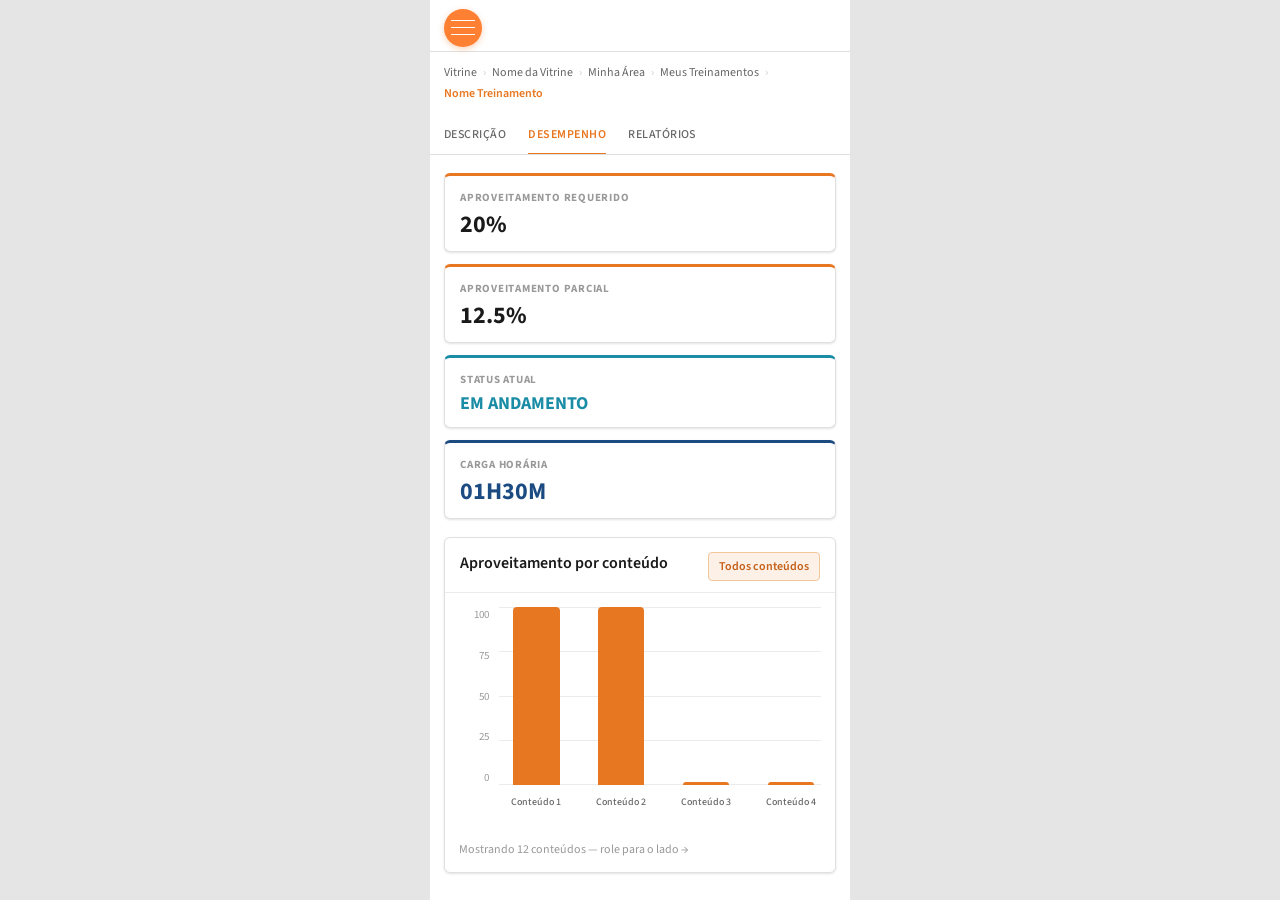
==== index.html @ 516345ba "Transforma botoes Anterior/Proximo em circulos com icone Botoes de navegacao de conteudo passam a se" ====
<!DOCTYPE html>
<html lang="pt-BR">
<head>
<script>
(function(){
  var MOBILE_W = 420;
  if (window.top === window.self && window.innerWidth > MOBILE_W && new URLSearchParams(location.search).get('mv') !== '1') {
    document.write('<style id="mv-hide">html{visibility:hidden!important;}</style>');
  }
})();
</script>
<meta charset="UTF-8">
<meta name="viewport" content="width=device-width, initial-scale=1.0">
<title>Treinamento Skill Suporte Lector — Conteúdo 2</title>
<link rel="preconnect" href="https://fonts.googleapis.com">
<link rel="preconnect" href="https://fonts.gstatic.com" crossorigin>
<link href="https://fonts.googleapis.com/css2?family=Source+Sans+3:wght@400;500;600;700&display=swap" rel="stylesheet">
<link rel="stylesheet" href="assets/lector-icons/css/lector-icons.css">
<style>
  :root{
    --orange:#E87722; --orange-dark:#C4611A; --orange-subtle:#FDF0E6;
    --teal:#1B8CA6; --teal-light:#E4F4F8;
    --green:#3D8A52; --green-light:#EAF6EE; --success:#2E7D32;
    --navy:#1C4B82; --navy-light:#E4EBF5;
    --warn:#B45309; --warn-light:#FEF8EC;
    --n0:#fff; --n50:#F9F9F9; --n100:#F5F5F5; --n200:#EBEBEB; --n300:#E0E0E0;
    --n400:#CCCCCC; --n500:#999999; --n600:#666666; --n700:#444444; --n900:#1A1A1A;
    --ink:#1A1A1A; --muted:#666; --sub:#999;
    --sans:'Source Sans 3','Segoe UI',system-ui,sans-serif;
    --r-sm:4px; --r-md:6px; --r-lg:8px;
    --shadow-sm:0 1px 3px rgba(0,0,0,.08),0 1px 2px rgba(0,0,0,.04);
    --shadow-md:0 4px 6px rgba(0,0,0,.07),0 2px 4px rgba(0,0,0,.05);
  }
  *{box-sizing:border-box;}
  html,body{margin:0;padding:0;height:100%;}
  body{font-family:var(--sans);color:var(--ink);background:var(--n0);font-size:14px;-webkit-font-smoothing:antialiased;}
  .ui-icon{display:inline-flex;align-items:center;justify-content:center;line-height:1;flex:none;}
  .ui-icon:before{width:auto;margin:0;}
  .ui-teal{color:var(--teal);}
  .ui-orange{color:var(--orange);}
  .ui-warn{color:var(--warn);}
  .ui-green{color:var(--green);}
  .ui-navy{color:var(--navy);}
  .page-loader{position:fixed;inset:0;z-index:240;background:#fff;display:flex;align-items:center;justify-content:center;transition:opacity .32s ease,visibility .32s ease;}
  body.page-loaded .page-loader{opacity:0;visibility:hidden;pointer-events:none;}
  .loader-atom{width:56px;height:56px;overflow:visible;}
  .loader-atom .orbit{fill:none;stroke-linecap:round;stroke-width:5;transform-origin:50px 50px;}
  .loader-atom .orbit-orange{stroke:#E87722;animation:atomSpin 1.15s linear infinite;}
  .loader-atom .orbit-navy{stroke:#1C4B82;animation:atomSpinReverse 1.45s linear infinite;}
  .loader-atom .core{fill:#1A1A1A;animation:atomPulse 1.15s ease-in-out infinite;}
  @keyframes atomSpin{to{transform:rotate(360deg);}}
  @keyframes atomSpinReverse{to{transform:rotate(-360deg);}}
  @keyframes atomPulse{0%,100%{transform:scale(1);opacity:.9;}50%{transform:scale(1.18);opacity:1;}}
  .app{display:flex;height:100vh;overflow:hidden;}
  body.sidebar-collapsed .side{display:none;}

  /* ───── Left panel (trilha context) ───── */
  .side{width:clamp(288px,19vw,340px);flex:none;background:var(--n50);border-right:1px solid var(--n300);display:flex;flex-direction:column;}
  .side-head{padding:14px 16px 8px;background:#ff8033;display:flex;align-items:flex-start;gap:12px;border:0;color:#fff;}
  .side-head > div{order:2;min-width:0;padding-top:1px;}
  .side-head .lbl{display:none;}
  .side-head h1{max-width:170px;font-size:18px;font-weight:700;color:#fff;margin:0;line-height:1.15;}
  .closebtn{width:34px;height:34px;border-radius:50%;border:1.5px solid var(--n300);background:#fff;color:var(--muted);display:flex;align-items:center;justify-content:center;cursor:pointer;flex:none;transition:.12s;}
  .closebtn:hover{border-color:var(--orange);color:var(--orange);}
  .side-head .closebtn{order:1;width:42px;height:42px;margin-top:2px;border:0;border-radius:4px;background:transparent;color:#fff;}
  .side-head .closebtn svg{width:28px;height:28px;}
  .side-head .closebtn .ui-icon{font-size:24px;}
  .side-head .closebtn:hover{background:rgba(255,255,255,.14);color:#fff;border-color:transparent;}

  .progress-box{padding:10px 16px 16px;background:#ff8033;border-bottom:0;display:block;}
  .progress-box .pm{display:block;margin-top:14px;}
  .progress-box .pm:first-child{margin-top:0;}
  .ring{ --p:26; width:56px;height:56px;flex:none;border-radius:50%;position:relative;
    background:conic-gradient(var(--orange) calc(var(--p)*1%), var(--n200) 0);}
  .ring.teal{background:conic-gradient(var(--teal) calc(var(--p)*1%), var(--n200) 0);}
  .ring::after{content:'';position:absolute;inset:6px;background:var(--n50);border-radius:50%;}
  .ring b{position:absolute;inset:0;display:flex;align-items:center;justify-content:center;z-index:1;font-size:14px;font-weight:700;color:var(--ink);}
  .progress-box .ring{display:none;}
  .pm .pt{font-size:12px;font-weight:700;letter-spacing:0;text-transform:uppercase;color:#fff;line-height:1;display:flex;align-items:center;justify-content:space-between;margin-bottom:7px;}
  .pm .pt b{font-size:12px;font-weight:700;color:#fff;}
  .meter{height:5px;border-radius:99px;background:rgba(255,255,255,.34);overflow:hidden;}
  .meter i{display:block;width:calc(var(--p)*1%);height:100%;border-radius:inherit;background:#fff;}
  .side-mobile-back{display:none;}

  .conteudos{flex:1;overflow-y:auto;padding:8px 6px;}
  .conteudos-lista{border:1px solid var(--n300);border-radius:var(--r-md);background:#fff;overflow:hidden;}
  .conteudo{display:flex;align-items:flex-start;gap:8px;padding:10px 8px;border-bottom:1px solid var(--n100);cursor:pointer;transition:background .1s;}
  .conteudo:last-child{border-bottom:none;}
  .conteudo:hover{background:var(--n50);}
  .conteudo.checked:not(.active){background:rgba(61,138,82,.05);}
  .conteudo.checked .ctico{color:var(--green);transition:color .15s;}
  .ctico{transition:color .15s;}
  @property --fpct{syntax:'<number>';initial-value:0;inherits:false;}
  @keyframes fillDonut{from{--fpct:0}to{--fpct:100}}
  @keyframes paAppear{from{opacity:0;transform:scale(.7)}to{opacity:1;transform:scale(1)}}
  .pa-pie.filling{background:radial-gradient(circle at center,var(--n0) 0 54%,transparent 56%),conic-gradient(var(--orange) calc(var(--fpct)*1%),var(--n300) 0);animation:fillDonut .8s cubic-bezier(.25,.8,.25,1) forwards;}
  .pa.pa-new{animation:paAppear .25s ease-out;}
  .conteudo.active{background:var(--orange-subtle);border-left:3px solid var(--orange);padding-left:5px;}
  .conteudo.locked{background:#f7f7f7;cursor:not-allowed;opacity:.74;}
  .conteudo.locked:hover{background:#f7f7f7;}
  .conteudo.locked .ctico{background:#eceff1!important;}
  .conteudo.locked svg{stroke:#a8adb4!important;}
  .conteudo.locked svg [fill]{fill:#a8adb4!important;}
  .conteudo.locked .ui-icon{color:#a8adb4!important;}
  .conteudo.locked .cc-name{color:#858b94;}
  .conteudo.locked .cc-type{color:#a0a5ad;}
  .ctico{width:18px;flex:none;display:flex;align-items:flex-start;padding-top:2px;color:var(--n400);}
  .ctico .ui-icon{font-size:15px;}
  .ctico .ui-icon{font-size:16px;}
  .conteudo .cc-mid{flex:1;min-width:0;display:grid;grid-template-columns:minmax(0,1fr) auto;grid-template-areas:"try try" "name name" "type type" "meta pa";column-gap:10px;row-gap:1px;align-items:center;align-content:start;min-height:72px;}
  .conteudo .cc-name{grid-area:name;font-size:13px;font-weight:600;color:var(--ink);line-height:1.3;white-space:nowrap;overflow:hidden;text-overflow:ellipsis;cursor:default;}
  .conteudo.active .cc-name{font-weight:600;}
  .conteudo .cc-type{grid-area:type;font-size:10px;font-weight:500;letter-spacing:.04em;text-transform:uppercase;color:var(--sub);margin-top:0;display:flex;align-items:center;gap:5px;min-width:0;}
  .pa{grid-area:pa;display:flex;justify-content:flex-end;align-items:center;gap:7px;margin-top:0;padding-right:2px;align-self:center;white-space:nowrap;}
  .pa-item{display:inline-flex;align-items:center;gap:4px;color:var(--orange-dark);}
  .pa .lab{min-width:8px;text-align:center;font-size:12px;font-weight:700;color:var(--orange);line-height:1;}
  .pa-pie{width:32px;height:32px;border-radius:50%;background:radial-gradient(circle at center, var(--n0) 0 56%, transparent 58%), conic-gradient(var(--orange) calc(var(--pct,100)*1%), var(--n300) 0);color:var(--orange-dark);display:inline-flex;align-items:center;justify-content:center;font-size:9.5px;font-weight:800;letter-spacing:0;line-height:1;box-shadow:inset 0 0 0 1px rgba(0,0,0,.06);}
  .conteudo.active .pa-pie{background:radial-gradient(circle at center, var(--orange-subtle) 0 56%, transparent 58%), conic-gradient(var(--orange) calc(var(--pct,100)*1%), #f3c8a1 0);}
  .conteudo.locked .pa-pie{background:radial-gradient(circle at center, #f7f7f7 0 56%, transparent 58%), conic-gradient(#a8adb4 calc(var(--pct,100)*1%), #d9dde2 0);color:#7a8089;}
  .pa .lab-hint{position:relative;display:inline-flex;align-items:center;justify-content:center;cursor:help;outline:none;}
  .pa .lab-hint::before,.pa .lab-hint::after{position:absolute;left:50%;opacity:0;visibility:hidden;pointer-events:none;transition:opacity .12s ease,transform .12s ease,visibility .12s ease;z-index:30;}
  .pa .lab-hint::before{content:"";bottom:calc(100% + 2px);transform:translateX(-50%) translateY(3px);border:5px solid transparent;border-top-color:#1f2937;}
  .pa .lab-hint::after{content:attr(data-hint);bottom:calc(100% + 12px);transform:translateX(-50%) translateY(3px);background:#1f2937;color:#fff;border-radius:4px;padding:5px 7px;font-size:11px;font-weight:700;line-height:1;white-space:nowrap;box-shadow:0 4px 12px rgba(0,0,0,.16);}
  .pa .lab-hint:hover::before,.pa .lab-hint:hover::after,.pa .lab-hint:focus-visible::before,.pa .lab-hint:focus-visible::after{opacity:1;visibility:visible;transform:translateX(-50%) translateY(0);}
  .cc-status{grid-area:meta;font-size:11px;font-weight:700;margin-top:0;line-height:1.2;}
  .cc-status.approved{color:var(--green);}
  .cc-status.failed{color:#c2410c;}
  .cc-status.progress{color:var(--teal);}
  .cc-status.muted{color:var(--sub);}
  .cc-status.blocked{color:#7a8089;}
  .cc-try{grid-area:try;font-size:10px;font-weight:400;color:var(--sub);white-space:nowrap;align-self:center;}
  .cc-meta-row{grid-area:meta;display:flex;align-items:center;justify-content:space-between;gap:12px;margin-top:0;}
  .cc-meta-row .cc-status,.cc-meta-row .cc-try{margin-top:0;}

  /* ───── Main column ───── */
  .main{flex:1;display:flex;flex-direction:column;min-width:0;}
  .topbar{height:56px;flex:none;display:flex;align-items:center;gap:14px;padding:0 24px;border-bottom:1px solid var(--n300);background:#fff;}
  .btn-accent{width:38px;height:38px;border-radius:50%;border:none;background:var(--orange);color:#fff;display:flex;align-items:center;justify-content:center;cursor:pointer;flex:none;transition:.12s;box-shadow:0 2px 6px rgba(232,119,34,.32);padding:0;}
  .btn-accent:hover{background:var(--orange-dark);}
  .btn-accent.center.middle{align-items:center;justify-content:center;}
  .btn-accent[class*=" icon-"]:before{width:auto;margin:0;font-size:18px;line-height:1;}
  .crumbs{display:flex;align-items:center;gap:8px;font-size:13px;color:var(--muted);flex-wrap:wrap;min-width:0;}
  .crumbs .sep{color:var(--n400);}
  .crumbs a{color:var(--muted);text-decoration:none;cursor:pointer;}
  .crumbs a:hover{color:var(--orange);}
  .crumbs .cur{color:var(--orange);font-weight:600;}
  .mobile-crumbs{display:none;}
  .topbar-actions{margin-left:auto;display:flex;align-items:center;gap:16px;}
  .iconbtn{color:var(--sub);cursor:pointer;display:flex;}
  .iconbtn:hover{color:var(--muted);}
  .avatar{width:32px;height:32px;border-radius:50%;background:var(--orange);color:#fff;display:flex;align-items:center;justify-content:center;font-weight:600;font-size:13px;cursor:pointer;}

  .scroll{flex:1;overflow-y:auto;}
  .pagehead{padding:14px 24px 0;}
  .trail-summary{min-height:146px;background:#fff;border:1px solid #dcdcdc;border-radius:6px;box-shadow:0 1px 3px rgba(0,0,0,.14);display:flex;align-items:center;gap:24px;padding:20px 24px;}
  .trail-cover{width:196px;height:112px;margin:0;border:1px solid #ececec;border-radius:7px;overflow:hidden;background:#f6f7f8;flex:none;}
  .trail-cover img{display:block;width:100%;height:100%;object-fit:cover;}
  .trail-copy{min-width:0;flex:1;}
  .trail-copy h2{font-size:22px;font-weight:700;margin:0;color:#111;line-height:1.2;}
  .inline-media-reader{display:none;height:clamp(520px,calc(100vh - 150px),820px);min-height:0;background:#252525;border:1px solid #dcdcdc;border-radius:6px;box-shadow:0 1px 3px rgba(0,0,0,.14);overflow:hidden;flex-direction:column;}
  body.inline-pdf-open .trail-summary,body.inline-video-open .trail-summary{display:none;}
  body.inline-pdf-open .inline-media-reader,body.inline-video-open .inline-media-reader{display:flex;}
  .inline-pdf-head{height:44px;flex:none;background:#fff;border-bottom:1px solid var(--n300);display:flex;align-items:center;padding:0 16px;}
  .inline-pdf-title{font-size:13px;font-weight:700;color:var(--ink);white-space:nowrap;overflow:hidden;text-overflow:ellipsis;}
  .inline-content-nav{display:none;justify-content:space-between;align-items:center;margin-top:10px;}
  body.inline-pdf-open .inline-content-nav,body.inline-video-open .inline-content-nav{display:flex;}
  .inline-content-nav-btn{display:inline-flex;align-items:center;justify-content:center;width:40px;height:40px;border-radius:50%;border:0;background:var(--orange);color:#fff;cursor:pointer;transition:.12s;}
  .inline-content-nav-btn:hover{background:var(--orange-dark);}
  .inline-content-nav-btn:disabled{opacity:.35;cursor:default;pointer-events:none;}
  .inline-content-nav-btn .ui-icon{font-size:15px;}
  .inline-pdf-frame{width:100%;flex:1;min-height:0;border:0;background:#252525;}
  .inline-video-frame{display:none;width:100%;flex:1;min-height:0;background:#111;object-fit:contain;}
  body.inline-video-open .inline-pdf-frame{display:none;}
  body.inline-video-open .inline-video-frame{display:block;}
  .tabs{display:flex;border-bottom:1px solid var(--n300);padding:0 32px;margin-top:0;position:sticky;top:0;background:#fff;z-index:10;}
  .tab{padding:11px 0;margin-right:28px;font-size:14px;font-weight:500;color:var(--muted);border-bottom:2px solid transparent;margin-bottom:-1px;cursor:pointer;letter-spacing:.04em;text-transform:uppercase;transition:color .12s;white-space:nowrap;}
  .tab:hover{color:var(--ink);}
  .tab.active{color:var(--orange);font-weight:600;border-bottom-color:var(--orange);}

  .panel{padding:24px 32px 56px;display:none;}
  .panel.show{display:block;animation:fade .2s ease;}
  @keyframes fade{from{opacity:0;transform:translateY(4px);}to{opacity:1;transform:none;}}

  /* KPI */
  .kpis{display:grid;grid-template-columns:repeat(4,1fr);gap:16px;margin-bottom:18px;}
  .kpi{background:#fff;border:1px solid var(--n300);border-top:3px solid var(--orange);border-radius:var(--r-md);padding:16px 18px;box-shadow:var(--shadow-sm);}
  .kpi.teal{border-top-color:var(--teal);}
  .kpi.navy{border-top-color:var(--navy);}
  .kpi .klbl{font-size:11px;font-weight:700;letter-spacing:.07em;text-transform:uppercase;color:var(--sub);}
  .kpi .kval{font-size:28px;font-weight:700;color:var(--ink);margin-top:8px;line-height:1;}
  .kpi.teal .kval{color:var(--teal);font-size:20px;}
  .kpi.navy .kval{color:var(--navy);}
  .kpi .ksub{font-size:12px;color:var(--muted);margin-top:6px;}

  .card{background:#fff;border:1px solid var(--n300);border-radius:var(--r-md);box-shadow:var(--shadow-sm);}
  .card-head{display:flex;align-items:center;justify-content:space-between;padding:16px 18px 12px;border-bottom:1px solid var(--n200);gap:12px;flex-wrap:wrap;}
  .card-head h3{font-size:16px;font-weight:600;margin:0;color:var(--ink);}
  .card-body{padding:18px;}
  .filters{display:flex;gap:8px;}
  .selpill{font-size:12px;font-weight:600;color:var(--muted);background:var(--n100);border:1px solid var(--n300);border-radius:var(--r-sm);padding:5px 10px;display:inline-flex;align-items:center;gap:6px;cursor:pointer;transition:.12s;}
  .selpill:hover{border-color:var(--n400);}
  .selpill.on{background:var(--orange-subtle);border-color:#f0c79a;color:var(--orange-dark);}
  .selpill.static{cursor:default;}
  .selpill.static:hover{border-color:#f0c79a;}
  button.selpill{font-family:var(--sans);}
  .dropdown{position:relative;}
  .dropdown-menu{position:absolute;right:0;top:calc(100% + 6px);min-width:178px;background:#fff;border:1px solid var(--n300);border-radius:var(--r-md);box-shadow:var(--shadow-md);padding:5px;z-index:20;display:none;}
  .dropdown.open .dropdown-menu{display:block;}
  .dd-opt{font-size:13px;color:var(--n700);padding:8px 10px;border-radius:var(--r-sm);cursor:pointer;display:flex;align-items:center;justify-content:space-between;gap:8px;}
  .dd-opt:hover{background:var(--n100);}
  .dd-opt.is-sel{background:var(--orange-subtle);color:var(--orange-dark);font-weight:600;}
  .dd-opt .ck{opacity:0;}
  .dd-opt.is-sel .ck{opacity:1;}
  .dd-chev{transition:transform .2s;}
  .dd-chev.ui-icon{font-size:13px;}
  .dropdown.open .dd-chev{transform:rotate(180deg);}
  .chart-hint{font-size:12px;color:var(--sub);margin-top:12px;}

  /* chart */
  .chart-wrap{display:flex;gap:10px;}
  .yaxis{display:flex;flex-direction:column;justify-content:space-between;height:240px;padding-bottom:42px;font-size:11px;color:var(--sub);text-align:right;width:30px;flex:none;}
  .plot-scroll{flex:1;overflow-x:auto;overflow-y:hidden;}
  .plot-scroll::-webkit-scrollbar{height:9px;}
  .plot-scroll::-webkit-scrollbar-thumb{background:var(--n300);border-radius:99px;}
  .plot-scroll::-webkit-scrollbar-thumb:hover{background:var(--n400);}
  .plot-scroll::-webkit-scrollbar-track{background:var(--n100);border-radius:99px;}
  .plot{position:relative;min-width:100%;}
  .grid-lines{position:absolute;inset:0 0 42px 0;display:flex;flex-direction:column;justify-content:space-between;}
  .grid-lines i{border-top:1px solid var(--n200);height:0;}
  .bars{position:relative;display:flex;align-items:flex-end;gap:18px;height:240px;padding-bottom:42px;}
  .bar-col{flex:1;display:flex;flex-direction:column;align-items:center;justify-content:flex-end;height:100%;position:relative;min-width:0;}
  .bar{width:62%;max-width:54px;background:var(--orange);border-radius:4px 4px 0 0;transition:height .55s cubic-bezier(.2,.7,.2,1),background .12s;cursor:pointer;}
  .bar-col:hover .bar{background:var(--orange-dark);}
  .bar-col .blabel{position:absolute;bottom:-24px;font-size:11px;color:var(--muted);font-weight:500;text-align:center;width:100%;white-space:nowrap;overflow:hidden;text-overflow:ellipsis;}
  .bar-col .bval{position:absolute;top:-22px;font-size:12px;font-weight:700;color:var(--orange-dark);opacity:0;transition:opacity .12s;}
  .bar-col:hover .bval{opacity:1;}

  /* Descrição */
  .desc{max-width:680px;}
  .desc p{font-size:14px;line-height:1.6;color:var(--n700);margin:0 0 14px;}

  /* Relatórios */
  .toolbar{display:flex;gap:10px;margin-bottom:18px;flex-wrap:wrap;}
  .tool{width:40px;height:40px;border-radius:50%;background:var(--orange);color:#fff;display:flex;align-items:center;justify-content:center;cursor:pointer;transition:background .12s;box-shadow:0 2px 5px rgba(232,119,34,.28);}
  .tool:hover{background:var(--orange-dark);}
  .tool .ui-icon{font-size:18px;}
  table{width:100%;border-collapse:collapse;font-size:13px;}
  th{text-align:left;font-size:11px;font-weight:700;letter-spacing:.06em;text-transform:uppercase;color:var(--sub);padding:12px 14px;border-bottom:2px solid var(--n300);}
  th .sort{color:var(--orange);margin-left:4px;}
  td{padding:14px;border-bottom:1px solid var(--n200);color:var(--n700);vertical-align:middle;}
  tr:hover td{background:var(--n50);}
  td.a-good{color:var(--success);font-weight:600;}
  td.a-zero{color:var(--n500);}
  .ct-inline{display:flex;align-items:center;gap:10px;}
  .ct-inline a{color:var(--orange);text-decoration:none;}
  .ct-inline a:hover{text-decoration:underline;}

  /* Leitor de PDF */
  body.reader-open{overflow:hidden;background:#252525;}
  body.reader-open .app{display:none;}
  .reader-screen{display:none;height:100vh;background:#252525;flex-direction:column;}
  body.reader-open .reader-screen{display:flex;}
  .reader-top{height:50px;flex:none;background:#fff;display:flex;align-items:center;padding:0 0 0 14px;}
  .reader-back{height:34px;border:0;border-radius:18px;background:#ff8033;color:#fff;font-family:var(--sans);font-size:13px;font-weight:700;padding:0 17px 0 13px;display:inline-flex;align-items:center;gap:8px;cursor:pointer;box-shadow:0 2px 5px rgba(232,119,34,.24);}
  .reader-back:hover{background:var(--orange-dark);}
  .reader-back svg{width:17px;height:17px;flex:none;}
  .reader-back .ui-icon{font-size:17px;}
  .reader-brand{display:none;margin-left:auto;margin-right:36px;color:#777;font-size:20px;font-weight:700;line-height:1;}
  .reader-brand em{font-size:14px;font-weight:400;font-style:italic;margin-left:2px;}
  body.certificate-reader .reader-brand{display:block;}
  .reader-frame{flex:1;width:100%;border:0;background:#252525;}
  .reader-video-wrap{display:none;flex:1;min-height:0;background:#202020;padding:28px;align-items:center;justify-content:center;}
  .reader-video{width:min(100%,1180px);max-height:calc(100vh - 106px);background:#000;box-shadow:0 18px 42px rgba(0,0,0,.34);}
  body.video-reader .reader-frame{display:none;}
  body.video-reader .reader-video-wrap{display:flex;}
  body.pdf-reader .reader-video-wrap{display:none;}
  body.pdf-reader .reader-frame{display:block;}

  .certificate-overlay{position:fixed;inset:0;z-index:160;background:rgba(0,0,0,.5);display:none;align-items:flex-start;justify-content:center;padding-top:37px;}
  body.certificate-loading .certificate-overlay{display:flex;}
  .certificate-modal{width:min(346px,calc(100vw - 32px));min-height:120px;background:#fff;border-radius:16px;box-shadow:0 18px 42px rgba(0,0,0,.18);padding:22px 20px 22px;}
  .certificate-modal-head{display:flex;align-items:flex-start;justify-content:space-between;gap:18px;margin-bottom:16px;}
  .certificate-modal h3{margin:0;color:#003b79;font-size:20px;font-weight:700;line-height:1.1;}
  .certificate-close{width:28px;height:28px;border:0;background:transparent;color:#667085;display:flex;align-items:center;justify-content:center;cursor:pointer;padding:0;}
  .certificate-close:hover{color:#1f2937;}
  .certificate-close .ui-icon{font-size:22px;}
  .certificate-modal p{margin:0;color:#001b3f;font-size:13px;line-height:1.45;}

  .sidebar-toggle{position:fixed;left:14px;top:9px;z-index:80;width:38px;height:38px;border:0;border-radius:50%;background:#ff8033;color:#fff;display:none;align-items:center;justify-content:center;box-shadow:0 2px 6px rgba(232,119,34,.32);cursor:pointer;}
  .sidebar-toggle:hover{background:var(--orange-dark);}
  .sidebar-toggle .ui-icon{font-size:24px;}
  body.sidebar-collapsed .sidebar-toggle{display:flex;}
  body.sidebar-collapsed .topbar{padding-left:64px;}
  body.reader-open .sidebar-toggle{display:none;}

  @media (min-width:1440px){
    .pagehead{padding:22px 40px 0;}
    .tabs{padding:0 40px;}
    .panel{padding:28px 40px 64px;}
    .trail-summary{min-height:150px;padding-left:30px;padding-right:28px;}
    .kpis{gap:20px;}
    .bars{gap:22px;}
    .bar{max-width:64px;}
  }

  @media (max-width:1100px){
    .side{width:288px;}
    .kpis{grid-template-columns:repeat(2,1fr);}
    .trail-summary{gap:14px;}
    .trail-cover{width:174px;height:98px;}
    .trail-copy h2{font-size:21px;}
  }

  @media (max-width:900px){
    html,body{height:auto;min-height:100%;}
    body{overflow:auto;overflow-x:hidden;background:var(--n50);}
    .app{height:auto;min-height:100vh;overflow:visible;flex-direction:column;}
    body.sidebar-collapsed .app{display:flex;}
    .side{position:fixed;left:0;top:0;bottom:0;z-index:90;width:min(86vw,340px);max-width:340px;height:100vh;border-right:1px solid var(--n300);border-bottom:0;box-shadow:0 18px 42px rgba(0,0,0,.18);}
    .side-head{padding:14px 16px 8px;}
    .side-head h1{max-width:none;}
    .progress-box{display:grid;grid-template-columns:repeat(2,minmax(0,1fr));gap:14px 18px;padding:10px 16px 16px;}
    .progress-box .pm{margin-top:0;}
    .side-mobile-back{display:flex;align-items:center;justify-content:center;gap:8px;margin:10px 12px 0;height:38px;border:1px solid #f0c79a;border-radius:8px;background:#fff;color:var(--orange-dark);font-family:var(--sans);font-size:13px;font-weight:700;cursor:pointer;}
    .side-mobile-back:hover{background:var(--orange-subtle);}
    .conteudos{flex:1;max-height:none;overflow-y:auto;padding:8px 6px 10px;}
    .main{flex:none;min-height:0;background:#fff;}
    .topbar{position:sticky;top:0;z-index:30;padding:0 14px;}
    .topbar .btn-accent,.crumbs{display:none;}
    .mobile-crumbs{display:flex;flex-wrap:wrap;align-items:center;gap:4px 6px;margin:12px 14px 0;font-size:12px;color:var(--muted);}
    .mobile-crumbs a{color:var(--muted);text-decoration:none;}
    .mobile-crumbs .sep{color:var(--n400);}
    .mobile-crumbs .cur{color:var(--orange);font-weight:600;}
    .pagehead{display:none;}
    body.inline-pdf-open .pagehead,body.inline-video-open .pagehead{display:block;padding:10px 10px 0;}
    .inline-media-reader{height:calc(100vh - 72px);min-height:480px;}
    .scroll{overflow:visible;}
    .tabs{top:56px;overflow-x:auto;scrollbar-width:none;}
    .tabs::-webkit-scrollbar{display:none;}
    .panel{padding:20px 24px 44px;}
    .chart-wrap{min-width:0;}
    .panel[data-panel="relatorios"] .card{overflow-x:auto!important;}
    table{min-width:720px;}
  }

  @media (max-width:760px){
    .pagehead{padding:14px 14px 0;}
    .trail-summary{display:grid;grid-template-columns:112px minmax(0,1fr);align-items:center;gap:12px 14px;min-height:0;padding:14px;}
    .trail-cover{width:112px;height:66px;}
    .trail-copy{min-width:0;}
    .trail-copy h2{font-size:18px;}
    .tabs{padding:0 14px;margin-top:14px;}
    .tab{font-size:12px;margin-right:22px;padding:10px 0;}
    .panel{padding:18px 14px 40px;}
    .kpis{grid-template-columns:1fr;gap:12px;}
    .kpi{padding:14px 15px;}
    .kpi .kval{font-size:24px;}
    .kpi.teal .kval{font-size:18px;}
    .card-head{align-items:flex-start;padding:14px 15px 11px;}
    .card-body{padding:14px;}
    .bars{gap:10px;height:220px;}
    .yaxis{height:220px;}
    .toolbar{gap:8px;}
    .tool{width:38px;height:38px;}
    .reader-top{height:48px;padding-left:10px;}
  }

  @media (max-width:520px){
    .side-head{gap:8px;}
    .side-head .closebtn{width:36px;height:36px;}
    .side-head .closebtn svg{width:24px;height:24px;}
    .side-head .closebtn .ui-icon{font-size:22px;}
    .side-head h1{font-size:17px;}
    .progress-box{grid-template-columns:1fr;gap:12px;padding-bottom:42px;}
    .conteudos{max-height:none;padding:6px;}
    .conteudo{padding:10px 8px;}
    .topbar{height:52px;gap:10px;padding:0 10px;}
    .btn-accent{width:34px;height:34px;}
    .crumbs{font-size:12px;}
    .topbar-actions{gap:10px;}
    .iconbtn{display:none;}
    .avatar{width:30px;height:30px;}
    .trail-summary{grid-template-columns:98px minmax(0,1fr);padding:12px;}
    .trail-cover{width:98px;height:58px;}
    .trail-copy h2{font-size:17px;}
    .tabs{top:52px;}
    .plot-scroll{padding-bottom:2px;}
    .bar-col .blabel{font-size:10px;}
    .reader-back{height:34px;font-size:12px;padding:0 14px 0 12px;}
    .reader-video-wrap{padding:12px;background:#111;}
    .reader-video{max-height:calc(100vh - 72px);}
  }

  @media (max-width:420px){
    .conteudo{display:grid;grid-template-columns:28px minmax(0,1fr);gap:8px 9px;}
    .conteudo .ctico{grid-column:1;grid-row:1;}
    .conteudo .cc-mid{grid-column:2;grid-row:1;min-width:0;}
    .pa{flex-wrap:wrap;gap:5px 7px;padding-right:0;}
    .pa-item{gap:3px;}
    .pa-pie{width:30px;height:30px;font-size:9px;}
    .trail-summary{grid-template-columns:88px minmax(0,1fr);gap:10px 12px;}
    .trail-cover{width:88px;height:54px;}
    .trail-copy h2{font-size:16px;}
  }
</style>
</head>
<body>
<div class="page-loader" id="pageLoader" role="status" aria-label="Carregando">
  <svg class="loader-atom" viewBox="0 0 100 100" aria-hidden="true">
    <ellipse class="orbit orbit-orange" cx="50" cy="50" rx="34" ry="12" transform="rotate(26 50 50)"/>
    <ellipse class="orbit orbit-navy" cx="50" cy="50" rx="34" ry="12" transform="rotate(-55 50 50)"/>
    <circle class="core" cx="50" cy="50" r="5"/>
  </svg>
</div>
<div class="app">

  <!-- ───────── LEFT PANEL ───────── -->
  <aside class="side">
    <div class="side-head">
      <div>
        <div class="lbl">Treinamento</div>
        <h1>Treinamento Skill Suporte Lector</h1>
      </div>
      <button class="closebtn" title="Sair do treinamento" aria-label="Sair">
        <i class="ui-icon icon-close" aria-hidden="true"></i>
      </button>
    </div>

    <div class="progress-box">
      <div class="pm">
        <div class="pt"><span>Progresso</span><b>100%</b></div>
        <div class="meter" style="--p:100;"><i></i></div>
      </div>
      <div class="pm">
        <div class="pt"><span>Aproveitamento</span><b>100%</b></div>
        <div class="meter" style="--p:100;"><i></i></div>
      </div>
    </div>

    <button class="side-mobile-back" type="button" aria-label="Voltar">
      <i class="ui-icon icon-arrow-left" aria-hidden="true"></i>
      <span>Voltar</span>
    </button>

    <div class="conteudos">
      <div class="conteudos-lista">
          <div class="conteudo active" data-open-pdf="uploads/manual-minha-area.pdf" role="button" tabindex="0">
            <div class="ctico" style="background:var(--teal-light)"><i class="ui-icon icon-pdf ui-teal" aria-hidden="true"></i></div>
            <div class="cc-mid">
              <div class="cc-try">Tentativa 1/2</div>
              <div class="pa">
                <span class="pa-item" style="--pct:100"><span class="lab" title="Progresso: 100%">P</span><span class="pa-pie">100%</span></span>
                <span class="pa-item" style="--pct:100"><span class="lab" title="Aproveitamento: 100%">A</span><span class="pa-pie">100%</span></span>
              </div>
              <div class="cc-name" title="Boas-vindas ao Suporte Lector">Boas-vindas ao Suporte Lector</div>
              <div class="cc-type">Documento</div>
              <div class="cc-meta-row"><div class="cc-status approved">Aprovado</div></div>
            </div>
          </div>
          <div class="conteudo" data-open-video="uploads/linguagens-programacao.mp4" role="button" tabindex="0">
            <div class="ctico" style="background:var(--orange-subtle)"><i class="ui-icon icon-play-media ui-orange" aria-hidden="true"></i></div>
            <div class="cc-mid">
              <div class="cc-try">Tentativa 2/3</div>
              <div class="pa">
                <span class="pa-item" style="--pct:100"><span class="lab" title="Progresso: 100%">P</span><span class="pa-pie">100%</span></span>
                <span class="pa-item" style="--pct:100"><span class="lab" title="Aproveitamento: 100%">A</span><span class="pa-pie">100%</span></span>
              </div>
              <div class="cc-name" title="Visão geral da plataforma Lector">Visão geral da plataforma Lector</div>
              <div class="cc-type">Vídeo</div>
              <div class="cc-meta-row"><div class="cc-status progress">Em andamento</div></div>
            </div>
          </div>
          <div class="conteudo">
            <div class="ctico" style="background:var(--teal-light)"><i class="ui-icon icon-png ui-teal" aria-hidden="true"></i></div>
            <div class="cc-mid"><div class="cc-name" title="Acesso e navegação na Minha Área">Acesso e navegação na Minha Área</div><div class="cc-type">Documento</div><div class="cc-status muted">Não visualizado</div></div>
          </div>
          <div class="conteudo">
            <div class="ctico" style="background:var(--teal-light)"><i class="ui-icon icon-pdf ui-teal" aria-hidden="true"></i></div>
            <div class="cc-mid"><div class="cc-name" title="Gestão de usuários e permissões">Gestão de usuários e permissões</div><div class="cc-type">Documento</div><div class="cc-status muted">Não iniciado</div></div>
          </div>
          <div class="conteudo">
            <div class="ctico" style="background:var(--teal-light)"><i class="ui-icon icon-pdf ui-teal" aria-hidden="true"></i></div>
            <div class="cc-mid"><div class="cc-name" title="Configurações essenciais da plataforma">Configurações essenciais da plataforma</div><div class="cc-type">Documento</div><div class="cc-status muted">Não visualizado</div></div>
          </div>
          <div class="conteudo">
            <div class="ctico" style="background:var(--warn-light)"><i class="ui-icon icon-file-xls ui-warn" aria-hidden="true"></i></div>
            <div class="cc-mid">
              <div class="cc-try">Tentativa 1/2</div>
              <div class="pa">
                <span class="pa-item" style="--pct:100"><span class="lab" title="Progresso: 100%">P</span><span class="pa-pie">100%</span></span>
                <span class="pa-item" style="--pct:20"><span class="lab" title="Aproveitamento: 20%">A</span><span class="pa-pie">20%</span></span>
              </div>
              <div class="cc-name" title="Avaliação — Fundamentos do Suporte Lector">Avaliação — Fundamentos do Suporte Lector</div>
              <div class="cc-type">Avaliação</div>
              <div class="cc-meta-row"><div class="cc-status failed">Reprovado</div></div>
            </div>
          </div>
          <div class="conteudo">
            <div class="ctico" style="background:var(--warn-light)"><i class="ui-icon icon-questions ui-warn" aria-hidden="true"></i></div>
            <div class="cc-mid">
              <div class="cc-try">Tentativa 1/1</div>
              <div class="pa"><span class="pa-item" style="--pct:100"><span class="lab" title="Progresso: 100%">P</span><span class="pa-pie">100%</span></span><span class="pa-item" style="--pct:100"><span class="lab" title="Aproveitamento: 100%">A</span><span class="pa-pie">100%</span></span></div>
              <div class="cc-name" title="Avaliação — Registro e classificação de chamados">Avaliação — Registro e classificação de chamados</div><div class="cc-type">Avaliação</div><div class="cc-status approved">Aprovado</div>
            </div>
          </div>
          <div class="conteudo">
            <div class="ctico" style="background:var(--warn-light)"><i class="ui-icon icon-questions ui-warn" aria-hidden="true"></i></div>
            <div class="cc-mid">
              <div class="cc-try">Tentativa 1/1</div>
              <div class="pa"><span class="pa-item" style="--pct:100"><span class="lab" title="Progresso: 100%">P</span><span class="pa-pie">100%</span></span><span class="pa-item" style="--pct:100"><span class="lab" title="Aproveitamento: 100%">A</span><span class="pa-pie">100%</span></span></div>
              <div class="cc-name" title="Avaliação — Diagnóstico de problemas frequentes">Avaliação — Diagnóstico de problemas frequentes</div><div class="cc-type">Avaliação</div><div class="cc-status approved">Aprovado</div>
            </div>
          </div>
          <div class="conteudo">
            <div class="ctico" style="background:var(--warn-light)"><i class="ui-icon icon-questions ui-warn" aria-hidden="true"></i></div>
            <div class="cc-mid">
              <div class="cc-try">Tentativa 1/1</div>
              <div class="pa"><span class="pa-item" style="--pct:100"><span class="lab" title="Progresso: 100%">P</span><span class="pa-pie">100%</span></span><span class="pa-item" style="--pct:100"><span class="lab" title="Aproveitamento: 100%">A</span><span class="pa-pie">100%</span></span></div>
              <div class="cc-name" title="Avaliação — Comunicação com o cliente">Avaliação — Comunicação com o cliente</div><div class="cc-type">Avaliação</div><div class="cc-status approved">Aprovado</div>
            </div>
          </div>
          <div class="conteudo">
            <div class="ctico" style="background:var(--warn-light)"><i class="ui-icon icon-questions ui-warn" aria-hidden="true"></i></div>
            <div class="cc-mid">
              <div class="cc-try">Tentativa 1/1</div>
              <div class="pa"><span class="pa-item" style="--pct:100"><span class="lab" title="Progresso: 100%">P</span><span class="pa-pie">100%</span></span><span class="pa-item" style="--pct:100"><span class="lab" title="Aproveitamento: 100%">A</span><span class="pa-pie">100%</span></span></div>
              <div class="cc-name" title="Avaliação — Escalonamento e resolução de chamados">Avaliação — Escalonamento e resolução de chamados</div><div class="cc-type">Avaliação</div><div class="cc-status approved">Aprovado</div>
            </div>
          </div>
          <div class="conteudo">
            <div class="ctico"></div>
            <div class="cc-mid"><div class="cc-name" title="Boas práticas no atendimento Lector">Boas práticas no atendimento Lector</div><div class="cc-type">Documento</div><div class="cc-status muted">Não iniciado</div></div>
          </div>
          <div class="conteudo">
            <div class="ctico"></div>
            <div class="cc-mid"><div class="cc-name" title="Base de conhecimento do Suporte Lector">Base de conhecimento do Suporte Lector</div><div class="cc-type">Documento</div><div class="cc-status muted">Não iniciado</div></div>
          </div>
      </div>
    </div>
  </aside>

  <!-- ───────── MAIN ───────── -->
  <div class="main">
    <div class="topbar">
      <button id="hideResource" ng-if="!showFinishtrail()" ng-click="hideResource()" class="btn-accent icon-undo center middle ng-scope" title="Voltar" aria-label="Voltar"></button>
      <nav class="crumbs">
        <a>Vitrine</a><span class="sep">›</span>
        <a>Teste Automação</a><span class="sep">›</span>
        <a>Minha Área</a><span class="sep">›</span>
        <a>Meus Treinamentos</a><span class="sep">›</span>
        <span class="cur">Conteúdo 2</span>
      </nav>
    </div>

    <div class="scroll">
      <nav class="mobile-crumbs" aria-label="Caminho de navegação">
        <a>Vitrine</a><span class="sep">›</span>
        <a>Nome da Vitrine</a><span class="sep">›</span>
        <a>Minha Área</a><span class="sep">›</span>
        <a>Meus Treinamentos</a><span class="sep">›</span>
        <span class="cur">Nome Treinamento</span>
      </nav>
      <div class="pagehead">
        <section class="trail-summary" aria-label="Resumo do treinamento">
          <figure class="trail-cover">
            <img src="uploads/trail-automation-cover.png" alt="Imagem do treinamento">
          </figure>
          <div class="trail-copy">
            <h2>Treinamento Skill Suporte Lector</h2>
          </div>
        </section>
        <section class="inline-media-reader" aria-label="Conteúdo do treinamento">
          <div class="inline-pdf-head">
            <strong class="inline-pdf-title" id="inlineMediaTitle">Boas-vindas ao Suporte Lector</strong>
          </div>
          <iframe class="inline-pdf-frame" id="inlinePdfFrame" title="Boas-vindas ao Suporte Lector"></iframe>
          <video class="inline-video-frame" id="inlineVideoFrame" controls playsinline></video>
        </section>
        <div class="inline-content-nav">
          <button class="inline-content-nav-btn prev" type="button" id="inlineNavPrev" aria-label="Conteúdo anterior">
            <i class="ui-icon icon-arrow-left" aria-hidden="true"></i>
          </button>
          <button class="inline-content-nav-btn next" type="button" id="inlineNavNext" aria-label="Próximo conteúdo">
            <i class="ui-icon icon-arrow-right" aria-hidden="true"></i>
          </button>
        </div>
      </div>
      <div class="tabs">
        <div class="tab" data-tab="descricao">Descrição</div>
        <div class="tab active" data-tab="desempenho">Desempenho</div>
        <div class="tab" data-tab="relatorios">Relatórios</div>
      </div>

      <!-- ===== DESEMPENHO ===== -->
      <section class="panel show" data-panel="desempenho">
        <div class="kpis">
          <div class="kpi"><div class="klbl">Aproveitamento requerido</div><div class="kval">20%</div></div>
          <div class="kpi"><div class="klbl">Aproveitamento parcial</div><div class="kval">12.5%</div></div>
          <div class="kpi teal"><div class="klbl">Status atual</div><div class="kval">EM ANDAMENTO</div></div>
          <div class="kpi navy"><div class="klbl">Carga horária</div><div class="kval">01H30M</div></div>
        </div>

        <div class="card">
          <div class="card-head">
            <h3>Aproveitamento por conteúdo</h3>
            <div class="selpill on static" role="status" aria-label="Filtro atual: Todos conteúdos">Todos conteúdos</div>
          </div>
          <div class="card-body">
            <div class="chart-wrap">
              <div class="yaxis"><span>100</span><span>75</span><span>50</span><span>25</span><span>0</span></div>
              <div class="plot-scroll">
                <div class="plot" id="plot">
                  <div class="grid-lines"><i></i><i></i><i></i><i></i><i></i></div>
                  <div class="bars" id="bars"></div>
                </div>
              </div>
            </div>
            <div class="chart-hint" id="chartHint"></div>
          </div>
        </div>
      </section>

      <!-- ===== DESCRIÇÃO ===== -->
      <section class="panel" data-panel="descricao">
        <div class="desc">
          <p>Descrição preenchida via Cypress.</p>
          <p>Este conteúdo faz parte do <strong>Treinamento Skill Suporte Lector</strong>. Conclua o vídeo e os documentos de apoio para liberar a avaliação e avançar no treinamento.</p>
        </div>
      </section>

      <!-- ===== RELATÓRIOS ===== -->
      <section class="panel" data-panel="relatorios">
        <div class="toolbar">
          <div class="tool" title="Filtros"><svg width="18" height="18" viewBox="0 0 24 24" fill="none" stroke="currentColor" stroke-width="2" stroke-linecap="round" stroke-linejoin="round"><line x1="4" y1="21" x2="4" y2="14"/><line x1="4" y1="10" x2="4" y2="3"/><line x1="12" y1="21" x2="12" y2="12"/><line x1="12" y1="8" x2="12" y2="3"/><line x1="20" y1="21" x2="20" y2="16"/><line x1="20" y1="12" x2="20" y2="3"/><line x1="1" y1="14" x2="7" y2="14"/><line x1="9" y1="8" x2="15" y2="8"/><line x1="17" y1="16" x2="23" y2="16"/></svg></div>
          <div class="tool" title="Copiar"><i class="ui-icon icon-copy" aria-hidden="true"></i></div>
          <div class="tool" title="Exportar Excel"><i class="ui-icon icon-file-xls" aria-hidden="true"></i></div>
          <div class="tool" title="Exportar CSV"><i class="ui-icon icon-file-csv" aria-hidden="true"></i></div>
          <div class="tool" title="Exportar PDF"><i class="ui-icon icon-pdf" aria-hidden="true"></i></div>
          <div class="tool" title="Imprimir"><i class="ui-icon icon-printer" aria-hidden="true"></i></div>
        </div>
        <div class="card" style="overflow:hidden;">
          <table>
            <thead>
              <tr>
                <th style="width:55%">Conteúdo <span class="sort">▾</span></th>
                <th>Aproveitamento</th>
                <th>Carga horária</th>
                <th>Data de conclusão</th>
              </tr>
            </thead>
            <tbody>
              <tr><td><div class="ct-inline"><span>Conteúdo 1 — <a>Boas-vindas ao Suporte Lector</a></span></div></td><td class="a-good">100,00%</td><td>—</td><td>—</td></tr>
              <tr><td><div class="ct-inline"><span>Conteúdo 2 — <a>Visão geral da plataforma Lector</a></span></div></td><td class="a-good">100,00%</td><td>—</td><td>—</td></tr>
              <tr><td><div class="ct-inline"><span>Conteúdo 3 — <a>Acesso e navegação na Minha Área</a></span></div></td><td class="a-zero">0,00%</td><td>—</td><td>—</td></tr>
              <tr><td><div class="ct-inline"><span>Conteúdo 4 — <a>Gestão de usuários e permissões</a></span></div></td><td class="a-zero">0,00%</td><td>—</td><td>—</td></tr>
              <tr><td><div class="ct-inline"><span>Conteúdo 5 — <a>Configurações essenciais da plataforma</a></span></div></td><td class="a-zero">0,00%</td><td>01:30:00</td><td>—</td></tr>
              <tr><td><div class="ct-inline"><span>Conteúdo 6 — <a>Avaliação — Fundamentos do Suporte Lector</a></span></div></td><td class="a-zero">20,00%</td><td>—</td><td>—</td></tr>
              <tr><td><div class="ct-inline"><span>Conteúdo 7 — <a>Avaliação — Registro e classificação de chamados</a></span></div></td><td class="a-good">100,00%</td><td>—</td><td>—</td></tr>
              <tr><td><div class="ct-inline"><span>Conteúdo 8 — <a>Avaliação — Diagnóstico de problemas frequentes</a></span></div></td><td class="a-good">100,00%</td><td>—</td><td>—</td></tr>
              <tr><td><div class="ct-inline"><span>Conteúdo 9 — <a>Avaliação — Comunicação com o cliente</a></span></div></td><td class="a-good">100,00%</td><td>—</td><td>—</td></tr>
              <tr><td><div class="ct-inline"><span>Conteúdo 10 — <a>Avaliação — Escalonamento e resolução de chamados</a></span></div></td><td class="a-good">100,00%</td><td>—</td><td>—</td></tr>
              <tr><td><div class="ct-inline"><span>Conteúdo 11 — <a>Boas práticas no atendimento Lector</a></span></div></td><td class="a-zero">0,00%</td><td>—</td><td>—</td></tr>
              <tr><td><div class="ct-inline"><span>Conteúdo 12 — <a>Base de conhecimento do Suporte Lector</a></span></div></td><td class="a-zero">0,00%</td><td>—</td><td>—</td></tr>
            </tbody>
          </table>
        </div>
      </section>

    </div>
  </div>
</div>

<section class="reader-screen" aria-label="Leitor de PDF">
  <div class="reader-top">
    <button class="reader-back" type="button" id="readerBack" aria-label="Voltar para o treinamento">
      <i class="ui-icon icon-arrow-left" aria-hidden="true"></i>
      <span>Voltar para o treinamento</span>
    </button>
    <div class="reader-brand" aria-hidden="true">Lector<em>live</em></div>
  </div>
  <iframe class="reader-frame" id="pdfFrame" title="Manual Minha área"></iframe>
  <div class="reader-video-wrap">
    <video class="reader-video" id="videoFrame" controls playsinline></video>
  </div>
</section>

<div class="certificate-overlay" role="dialog" aria-modal="true" aria-labelledby="certificateTitle">
  <div class="certificate-modal">
    <div class="certificate-modal-head">
      <h3 id="certificateTitle">Certificado</h3>
      <button class="certificate-close" type="button" id="certificateClose" aria-label="Fechar">
        <i class="ui-icon icon-close" aria-hidden="true"></i>
      </button>
    </div>
    <p>Aguarde enquanto seu certificado está sendo gerado.</p>
  </div>
</div>

<button class="sidebar-toggle" type="button" id="sidebarToggle" aria-label="Mostrar menu do treinamento">
  <i class="ui-icon icon-menu-burger" aria-hidden="true"></i>
</button>

<script>
  window.addEventListener('load',()=>{
    window.setTimeout(()=>document.body.classList.add('page-loaded'), 650);
  });

  // ── tab switching ──
  const tabs = document.querySelectorAll('.tab');
  const panels = document.querySelectorAll('.panel');
  function activate(name){
    tabs.forEach(t=>t.classList.toggle('active', t.dataset.tab===name));
    panels.forEach(p=>p.classList.toggle('show', p.dataset.panel===name));
    try{ localStorage.setItem('lector-trilhaA-tab', name); }catch(e){}
    if(name==='desempenho') renderChart(currentKey);
  }
  tabs.forEach(t=>t.addEventListener('click',()=>activate(t.dataset.tab)));

  // ── recolher/mostrar sidebar ──
  const sidebarClose = document.querySelector('.side-head .closebtn');
  const sidebarToggle = document.getElementById('sidebarToggle');
  const mobileSidebarQuery = window.matchMedia('(max-width: 900px)');
  function syncSidebarMode(){
    if(mobileSidebarQuery.matches) document.body.classList.add('sidebar-collapsed');
    else document.body.classList.remove('sidebar-collapsed');
  }
  syncSidebarMode();
  if(mobileSidebarQuery.addEventListener) mobileSidebarQuery.addEventListener('change', syncSidebarMode);
  else mobileSidebarQuery.addListener(syncSidebarMode);
  sidebarClose.addEventListener('click',()=>document.body.classList.add('sidebar-collapsed'));
  sidebarToggle.addEventListener('click',()=>document.body.classList.remove('sidebar-collapsed'));

  // ── leitor de mídias ──
  const pdfFrame = document.getElementById('pdfFrame');
  const inlinePdfFrame = document.getElementById('inlinePdfFrame');
  const inlineVideoFrame = document.getElementById('inlineVideoFrame');
  const inlineMediaTitle = document.getElementById('inlineMediaTitle');
  const videoFrame = document.getElementById('videoFrame');
  const readerBack = document.getElementById('readerBack');
  const certificateClose = document.getElementById('certificateClose');
  let certificateTimer;
  function resetReader(){
    pdfFrame.src = 'about:blank';
    videoFrame.pause();
    videoFrame.removeAttribute('src');
    videoFrame.load();
    document.body.classList.remove('pdf-reader','video-reader','certificate-reader');
  }
  function openPdfReader(src){
    closeInlineMedia();
    resetReader();
    pdfFrame.src = src + '#toolbar=1&navpanes=1&view=FitH';
    document.body.classList.add('reader-open','pdf-reader');
  }
  function openInlinePdf(src,title){
    closeInlineMedia();
    inlineMediaTitle.textContent = title || 'Boas-vindas ao Suporte Lector';
    inlinePdfFrame.src = src + '#toolbar=1&navpanes=1&view=FitH';
    document.body.classList.add('inline-pdf-open');
    document.querySelector('.scroll').scrollTop = 0;
    if(window.matchMedia('(max-width:900px)').matches){
      document.body.classList.add('sidebar-collapsed');
    }
  }
  function openInlineVideo(src,title){
    closeInlineMedia();
    inlineMediaTitle.textContent = title || 'Visão geral da plataforma Lector';
    inlineVideoFrame.src = src;
    document.body.classList.add('inline-video-open');
    document.querySelector('.scroll').scrollTop = 0;
    if(window.matchMedia('(max-width:900px)').matches){
      document.body.classList.add('sidebar-collapsed');
    }
    inlineVideoFrame.play().catch(()=>{});
  }
  function closeInlineMedia(){
    document.body.classList.remove('inline-pdf-open','inline-video-open');
    inlinePdfFrame.src = 'about:blank';
    inlineVideoFrame.pause();
    inlineVideoFrame.removeAttribute('src');
    inlineVideoFrame.load();
  }
  function openVideoReader(src){
    closeInlineMedia();
    resetReader();
    videoFrame.src = src;
    document.body.classList.add('reader-open','video-reader');
  }
  function closePdfReader(){
    document.body.classList.remove('reader-open');
    resetReader();
  }
  function closeCertificateModal(){
    window.clearTimeout(certificateTimer);
    document.body.classList.remove('certificate-loading');
  }
  function openCertificateFlow(){
    closeCertificateModal();
    document.body.classList.add('certificate-loading');
    certificateTimer = window.setTimeout(()=>{
      document.body.classList.remove('certificate-loading');
      openPdfReader('uploads/Certificado.pdf');
      document.body.classList.add('certificate-reader');
    }, 1400);
  }
  // ── navegação anterior/próximo conteúdo ──
  const navItems = Array.from(document.querySelectorAll('.conteudo[data-open-pdf], .conteudo[data-open-video]'));
  let currentContentIndex = -1;
  const inlineNavPrev = document.getElementById('inlineNavPrev');
  const inlineNavNext = document.getElementById('inlineNavNext');
  function updateNavButtons(){
    inlineNavPrev.disabled = currentContentIndex <= 0;
    inlineNavNext.disabled = currentContentIndex < 0 || currentContentIndex >= navItems.length - 1;
  }
  function openContentByIndex(i){
    const item = navItems[i];
    if(!item) return;
    currentContentIndex = i;
    const title = item.querySelector('.cc-name')?.textContent.trim();
    if(item.dataset.openPdf) openInlinePdf(item.dataset.openPdf, title);
    else if(item.dataset.openVideo) openInlineVideo(item.dataset.openVideo, title);
    updateNavButtons();
  }
  inlineNavPrev.addEventListener('click',()=>openContentByIndex(currentContentIndex-1));
  inlineNavNext.addEventListener('click',()=>openContentByIndex(currentContentIndex+1));

  document.querySelectorAll('[data-open-pdf], [data-open-video]').forEach(item=>{
    item.addEventListener('click',()=>openContentByIndex(navItems.indexOf(item)));
    item.addEventListener('keydown',e=>{
      if(e.key === 'Enter' || e.key === ' '){
        e.preventDefault();
        openContentByIndex(navItems.indexOf(item));
      }
    });
  });
  readerBack.addEventListener('click', closePdfReader);
  certificateClose.addEventListener('click', closeCertificateModal);

  // ── chart data ──
  const CONTENT_VALUES = [100,100,0,0,0,20,100,100,100,100,0,0];
  const SCROLL_AFTER = 10;   // > 10 conteúdos => scroll horizontal
  const COL_WIDTH = 84;      // px por coluna quando há scroll

  function getItems(){
    return CONTENT_VALUES.map((v,i)=>({ label:'Conteúdo '+(i+1), v }));
  }

  function renderChart(){
    const items = getItems();
    const bars = document.getElementById('bars');
    const plot = document.getElementById('plot');
    bars.innerHTML = items.map(it=>{
      const target = it.v===0 ? '1.5%' : it.v+'%';
      return '<div class="bar-col"><span class="bval">'+it.v+'%</span>'
           + '<div class="bar" data-target="'+target+'" style="height:0%"></div>'
           + '<span class="blabel">'+it.label+'</span></div>';
    }).join('');

    // scroll when many contents
    if(items.length > SCROLL_AFTER){ plot.style.width = (items.length*COL_WIDTH)+'px'; }
    else { plot.style.width = ''; }

    // hint
    const hint = document.getElementById('chartHint');
    hint.textContent = 'Mostrando ' + items.length + ' conteúdo' + (items.length>1?'s':'')
      + (items.length > SCROLL_AFTER ? '  —  role para o lado →' : '');

    // animate grow
    requestAnimationFrame(()=>requestAnimationFrame(()=>{
      bars.querySelectorAll('.bar').forEach(b=>{ b.style.height = b.dataset.target; });
    }));
  }

  // ── init ──
  renderChart();
  document.querySelectorAll('.ctico').forEach(el=>{el.removeAttribute('style');el.innerHTML='<i class="ui-icon icon-checkbox-2026" aria-hidden="true"></i>';});
  document.querySelectorAll('.conteudo:not(.locked)').forEach(el=>{
    el.addEventListener('click',()=>{
      const wasChecked=el.classList.contains('checked');
      el.classList.toggle('checked');
      const isChecked=el.classList.contains('checked');
      const status=el.querySelector('.cc-status');
      const ccMid=el.querySelector('.cc-mid');
      const hasPa=!!el.querySelector('.pa');
      // "Não iniciado" cards: toggle status + donuts
      if(isChecked&&!wasChecked&&status?.classList.contains('muted')&&!hasPa){
        status.textContent='Visualizado';
        status.classList.replace('muted','approved');
        const pa=document.createElement('div');
        pa.className='pa pa-new';
        pa.dataset.dynamic='1';
        pa.innerHTML='<span class="pa-item" style="--pct:100"><span class="lab" title="Progresso: 100%">P</span><span class="pa-pie filling">100%</span></span><span class="pa-item" style="--pct:100"><span class="lab" title="Aproveitamento: 100%">A</span><span class="pa-pie filling">100%</span></span>';
        ccMid.insertBefore(pa,ccMid.firstChild);
      } else if(!isChecked&&wasChecked&&status?.textContent==='Visualizado'){
        status.textContent='Não iniciado';
        status.classList.replace('approved','muted');
        el.querySelector('.pa[data-dynamic]')?.remove();
      }
    });
  });
  let saved='desempenho';
  try{ saved = localStorage.getItem('lector-trilhaA-tab') || 'desempenho'; }catch(e){}
  activate(saved);
  openContentByIndex(0);
</script>
<script>
(function(){
  var MOBILE_W = 420;
  if (window.top !== window.self) return;
  if (new URLSearchParams(location.search).get('mv') === '1') return;
  if (window.innerWidth <= MOBILE_W) return;
  var url = new URL(location.href);
  url.searchParams.set('mv','1');
  document.body.removeAttribute('class');
  document.body.innerHTML = '';
  document.body.style.cssText = 'margin:0;min-height:100vh;display:flex;justify-content:center;background:#e5e5e5;';
  var frame = document.createElement('iframe');
  frame.src = url.toString();
  frame.title = document.title;
  frame.style.cssText = 'border:0;width:'+MOBILE_W+'px;max-width:100vw;height:100vh;background:#fff;';
  document.body.appendChild(frame);
  var hideStyle = document.getElementById('mv-hide');
  if (hideStyle) hideStyle.remove();
  document.documentElement.style.visibility = '';
})();
</script>
</body>
</html>
---- assets/lector-icons/css/lector-icons.css ----
@font-face {
  font-family: 'lector-icons';
  src: url('../font/lector-icons.eot?94197160');
  src: url('../font/lector-icons.eot?94197160#iefix') format('embedded-opentype'),
       url('../font/lector-icons.woff2?94197160') format('woff2'),
       url('../font/lector-icons.woff?94197160') format('woff'),
       url('../font/lector-icons.ttf?94197160') format('truetype'),
       url('../font/lector-icons.svg?94197160#lector-icons') format('svg');
  font-weight: normal;
  font-style: normal;
}
/* Chrome hack: SVG is rendered more smooth in Windozze. 100% magic, uncomment if you need it. */
/* Note, that will break hinting! In other OS-es font will be not as sharp as it could be */
/*
@media screen and (-webkit-min-device-pixel-ratio:0) {
  @font-face {
    font-family: 'lector-icons';
    src: url('../font/lector-icons.svg?94197160#lector-icons') format('svg');
  }
}
*/
[class^="icon-"]:before, [class*=" icon-"]:before {
  font-family: "lector-icons";
  font-style: normal;
  font-weight: normal;
  speak: never;

  display: inline-block;
  text-decoration: inherit;
  width: 1em;
  margin-right: .2em;
  text-align: center;
  /* opacity: .8; */

  /* For safety - reset parent styles, that can break glyph codes*/
  font-variant: normal;
  text-transform: none;

  /* fix buttons height, for twitter bootstrap */
  line-height: 1em;

  /* Animation center compensation - margins should be symmetric */
  /* remove if not needed */
  margin-left: .2em;

  /* you can be more comfortable with increased icons size */
  /* font-size: 120%; */

  /* Font smoothing. That was taken from TWBS */
  -webkit-font-smoothing: antialiased;
  -moz-osx-font-smoothing: grayscale;

  /* Uncomment for 3D effect */
  /* text-shadow: 1px 1px 1px rgba(127, 127, 127, 0.3); */
}

.icon-save:before { content: '\e800'; } /* '' */
.icon-participants:before { content: '\e801'; } /* '' */
.icon-avatar:before { content: '\e802'; } /* '' */
.icon-microphone:before { content: '\e803'; } /* '' */
.icon-microphone-disabled:before { content: '\e804'; } /* '' */
.icon-smiley:before { content: '\e805'; } /* '' */
.icon-record:before { content: '\e806'; } /* '' */
.icon-skip-last:before { content: '\e807'; } /* '' */
.icon-camera:before { content: '\e808'; } /* '' */
.icon-text:before { content: '\e809'; } /* '' */
.icon-transition:before { content: '\e80a'; } /* '' */
.icon-wand:before { content: '\e80b'; } /* '' */
.icon-zoom-out:before { content: '\e80c'; } /* '' */
.icon-zoom-in:before { content: '\e80d'; } /* '' */
.icon-chat:before { content: '\e80e'; } /* '' */
.icon-volume-max:before { content: '\e80f'; } /* '' */
.icon-rooms:before { content: '\e810'; } /* '' */
.icon-volume-mid:before { content: '\e811'; } /* '' */
.icon-lock:before { content: '\e812'; } /* '' */
.icon-volume-min:before { content: '\e813'; } /* '' */
.icon-volume-mute:before { content: '\e814'; } /* '' */
.icon-font:before { content: '\e815'; } /* '' */
.icon-music:before { content: '\e816'; } /* '' */
.icon-pause:before { content: '\e817'; } /* '' */
.icon-skip-first:before { content: '\e818'; } /* '' */
.icon-share-screen:before { content: '\e819'; } /* '' */
.icon-file-plus:before { content: '\e81a'; } /* '' */
.icon-trails:before { content: '\e81b'; } /* '' */
.icon-camera-disabled:before { content: '\e81c'; } /* '' */
.icon-anotations:before { content: '\e81d'; } /* '' */
.icon-design:before { content: '\e81e'; } /* '' */
.icon-profile-plus:before { content: '\e81f'; } /* '' */
.icon-folder:before { content: '\e820'; } /* '' */
.icon-plus:before { content: '\e821'; } /* '' */
.icon-code:before { content: '\e822'; } /* '' */
.icon-settings:before { content: '\e823'; } /* '' */
.icon-jpg:before { content: '\e824'; } /* '' */
.icon-closed-captions:before { content: '\e825'; } /* '' */
.icon-png:before { content: '\e826'; } /* '' */
.icon-tip:before { content: '\e827'; } /* '' */
.icon-txt:before { content: '\e828'; } /* '' */
.icon-zip:before { content: '\e829'; } /* '' */
.icon-text-data:before { content: '\e82a'; } /* '' */
.icon-copy:before { content: '\e82b'; } /* '' */
.icon-minus:before { content: '\e82c'; } /* '' */
.icon-unchecked-1:before { content: '\e82d'; } /* '' */
.icon-menu-burger:before { content: '\e82e'; } /* '' */
.icon-exit:before { content: '\e82f'; } /* '' */
.icon-checked:before { content: '\e830'; } /* '' */
.icon-download:before { content: '\e831'; } /* '' */
.icon-livia:before { content: '\e832'; } /* '' */
.icon-mail:before { content: '\e833'; } /* '' */
.icon-arrow-right:before { content: '\e834'; } /* '' */
.icon-mail-sent:before { content: '\e835'; } /* '' */
.icon-forward:before { content: '\e836'; } /* '' */
.icon-star:before { content: '\e837'; } /* '' */
.icon-push-pin:before { content: '\e838'; } /* '' */
.icon-level1:before { content: '\e839'; } /* '' */
.icon-level2:before { content: '\e83a'; } /* '' */
.icon-level3:before { content: '\e83b'; } /* '' */
.icon-students:before { content: '\e83c'; } /* '' */
.icon-default:before { content: '\e83d'; } /* '' */
.icon-pencil:before { content: '\e83e'; } /* '' */
.icon-barcode:before { content: '\e83f'; } /* '' */
.icon-magnet:before { content: '\e840'; } /* '' */
.icon-lock-closed:before { content: '\e841'; } /* '' */
.icon-cc:before { content: '\e842'; } /* '' */
.icon-webcam:before { content: '\e843'; } /* '' */
.icon-split:before { content: '\e844'; } /* '' */
.icon-install-pwa:before { content: '\e845'; } /* '' */
.icon-left-open:before { content: '\e846'; } /* '' */
.icon-right-open:before { content: '\e847'; } /* '' */
.icon-checkbox-2026:before { content: '\e848'; } /* '' */
.icon-screen-disabled:before { content: '\e849'; } /* '' */
.icon-bullet-list:before { content: '\e84b'; } /* '' */
.icon-subtract:before { content: '\e84c'; } /* '' */
.icon-drawing:before { content: '\e84d'; } /* '' */
.icon-pen:before { content: '\e84e'; } /* '' */
.icon-play:before { content: '\e84f'; } /* '' */
.icon-menu-play:before { content: '\e850'; } /* '' */
.icon-clock:before { content: '\e851'; } /* '' */
.icon-folder-1:before { content: '\e858'; } /* '' */
.icon-broom:before { content: '\e85a'; } /* '' */
.icon-close:before { content: '\e85b'; } /* '' */
.icon-close-mini:before { content: '\e85e'; } /* '' */
.icon-checkbox:before { content: '\e85f'; } /* '' */
.icon-applause:before { content: '\e861'; } /* '' */
.icon-radio:before { content: '\e864'; } /* '' */
.icon-thumbs-down:before { content: '\e865'; } /* '' */
.icon-node-open:before { content: '\e866'; } /* '' */
.icon-node-closed:before { content: '\e867'; } /* '' */
.icon-erase:before { content: '\e868'; } /* '' */
.icon-arrow-left:before { content: '\e869'; } /* '' */
.icon-reports:before { content: '\e86a'; } /* '' */
.icon-wheel:before { content: '\e86b'; } /* '' */
.icon-location:before { content: '\e86c'; } /* '' */
.icon-lector:before { content: '\e86d'; } /* '' */
.icon-play-square:before { content: '\e872'; } /* '' */
.icon-backwards:before { content: '\e874'; } /* '' */
.icon-scissors:before { content: '\e876'; } /* '' */
.icon-stop:before { content: '\e877'; } /* '' */
.icon-diploma:before { content: '\e878'; } /* '' */
.icon-fullscreen:before { content: '\e879'; } /* '' */
.icon-lock-circle:before { content: '\e87a'; } /* '' */
.icon-lock-circle-open-1:before { content: '\e87b'; } /* '' */
.icon-unchecked:before { content: '\e87c'; } /* '' */
.icon-raise-hand:before { content: '\e87e'; } /* '' */
.icon-rar:before { content: '\e883'; } /* '' */
.icon-important:before { content: '\e885'; } /* '' */
.icon-add-column:before { content: '\e887'; } /* '' */
.icon-rating:before { content: '\e891'; } /* '' */
.icon-eye-off:before { content: '\e892'; } /* '' */
.icon-right-expand:before { content: '\e895'; } /* '' */
.icon-left-collapse:before { content: '\e896'; } /* '' */
.icon-left-expand:before { content: '\e897'; } /* '' */
.icon-right-collapse:before { content: '\e898'; } /* '' */
.icon-email:before { content: '\e899'; } /* '' */
.icon-open-chat:before { content: '\e89a'; } /* '' */
.icon-minus-all:before { content: '\e89b'; } /* '' */
.icon-checked-all:before { content: '\e89c'; } /* '' */
.icon-discard:before { content: '\e89d'; } /* '' */
.icon-picture:before { content: '\e89e'; } /* '' */
.icon-edit:before { content: '\e89f'; } /* '' */
.icon-lock-open:before { content: '\e8a0'; } /* '' */
.icon-configurations:before { content: '\e8a1'; } /* '' */
.icon-add:before { content: '\e8a2'; } /* '' */
.icon-dashboard:before { content: '\e8a3'; } /* '' */
.icon-spyglass:before { content: '\e8a4'; } /* '' */
.icon-documents:before { content: '\e8a5'; } /* '' */
.icon-messaging:before { content: '\e8a6'; } /* '' */
.icon-attachment:before { content: '\e8a7'; } /* '' */
.icon-view:before { content: '\e8a8'; } /* '' */
.icon-award:before { content: '\e8a9'; } /* '' */
.icon-expand:before { content: '\e8aa'; } /* '' */
.icon-webconference:before { content: '\e8ac'; } /* '' */
.icon-bell:before { content: '\e8ad'; } /* '' */
.icon-globe:before { content: '\e8ae'; } /* '' */
.icon-file:before { content: '\e8af'; } /* '' */
.icon-video:before { content: '\e8b0'; } /* '' */
.icon-manage:before { content: '\e8b1'; } /* '' */
.icon-like:before { content: '\e8b2'; } /* '' */
.icon-calendar-week:before { content: '\e8b3'; } /* '' */
.icon-calendar-today:before { content: '\e8b4'; } /* '' */
.icon-calendar-day:before { content: '\e8b5'; } /* '' */
.icon-calendar-month:before { content: '\e8b6'; } /* '' */
.icon-calendar-add:before { content: '\e8b7'; } /* '' */
.icon-screen:before { content: '\e8b8'; } /* '' */
.icon-recordings:before { content: '\e8b9'; } /* '' */
.icon-questions:before { content: '\e8ba'; } /* '' */
.icon-profile:before { content: '\e8bc'; } /* '' */
.icon-products:before { content: '\e8bd'; } /* '' */
.icon-printer:before { content: '\e8be'; } /* '' */
.icon-pointer-up:before { content: '\e8bf'; } /* '' */
.icon-pointer-right:before { content: '\e8c0'; } /* '' */
.icon-pointer-left:before { content: '\e8c1'; } /* '' */
.icon-pointer-down:before { content: '\e8c2'; } /* '' */
.icon-play-media:before { content: '\e8c3'; } /* '' */
.icon-performance:before { content: '\e8c4'; } /* '' */
.icon-pdf:before { content: '\e8c5'; } /* '' */
.icon-evaluations:before { content: '\e8c6'; } /* '' */
.icon-courses:before { content: '\e8c7'; } /* '' */
.icon-certificate:before { content: '\e8c8'; } /* '' */
.icon-calendar:before { content: '\e8c9'; } /* '' */
.icon-bullhorn:before { content: '\e8ca'; } /* '' */
.icon-upload:before { content: '\e8cb'; } /* '' */
.icon-pix:before { content: '\e8cc'; } /* '' */
.icon-book:before { content: '\e8ce'; } /* '' */
.icon-translate:before { content: '\e8cf'; } /* '' */
.icon-info:before { content: '\e8d0'; } /* '' */
.icon-qr:before { content: '\e8d2'; } /* '' */
.icon-thumbnails:before { content: '\e8d3'; } /* '' */
.icon-accessibility:before { content: '\e8d4'; } /* '' */
.icon-syphon:before { content: '\e8d5'; } /* '' */
.icon-menu-dots:before { content: '\e8d6'; } /* '' */
.icon-file-xls:before { content: '\e944'; } /* '' */
.icon-skip-backwards:before { content: '\e945'; } /* '' */
.icon-previous:before { content: '\e946'; } /* '' */
.icon-repeat:before { content: '\e947'; } /* '' */
.icon-redo:before { content: '\e948'; } /* '' */
.icon-undo:before { content: '\e949'; } /* '' */
.icon-skip-forward:before { content: '\e94a'; } /* '' */
.icon-next:before { content: '\e94b'; } /* '' */
.icon-award1:before { content: '\e94c'; } /* '' */
.icon-retract:before { content: '\e94d'; } /* '' */
.icon-file-csv:before { content: '\e94e'; } /* '' */
.icon-file-copy:before { content: '\e94f'; } /* '' */
.icon-presential-lesson:before { content: '\e950'; } /* '' */
.icon-reaction-evaluation:before { content: '\e951'; } /* '' */
.icon-square:before { content: '\e952'; } /* '' */
.icon-desenho_marcador:before { content: '\e953'; } /* '' */
.icon-line:before { content: '\e954'; } /* '' */
.icon-desenho-limpar:before { content: '\e955'; } /* '' */
.icon-desenho_laserpointer:before { content: '\e956'; } /* '' */
.icon-desenho_ima:before { content: '\e957'; } /* '' */
.icon-desenho_circulo:before { content: '\e958'; } /* '' */
.icon-desenho_caixatexto:before { content: '\e959'; } /* '' */
.icon-eraser:before { content: '\e95a'; } /* '' */
.icon-folder-add:before { content: '\e98c'; } /* '' */
.icon-search-file:before { content: '\e9a1'; } /* '' */
.icon-legal-document:before { content: '\e9a2'; } /* '' */
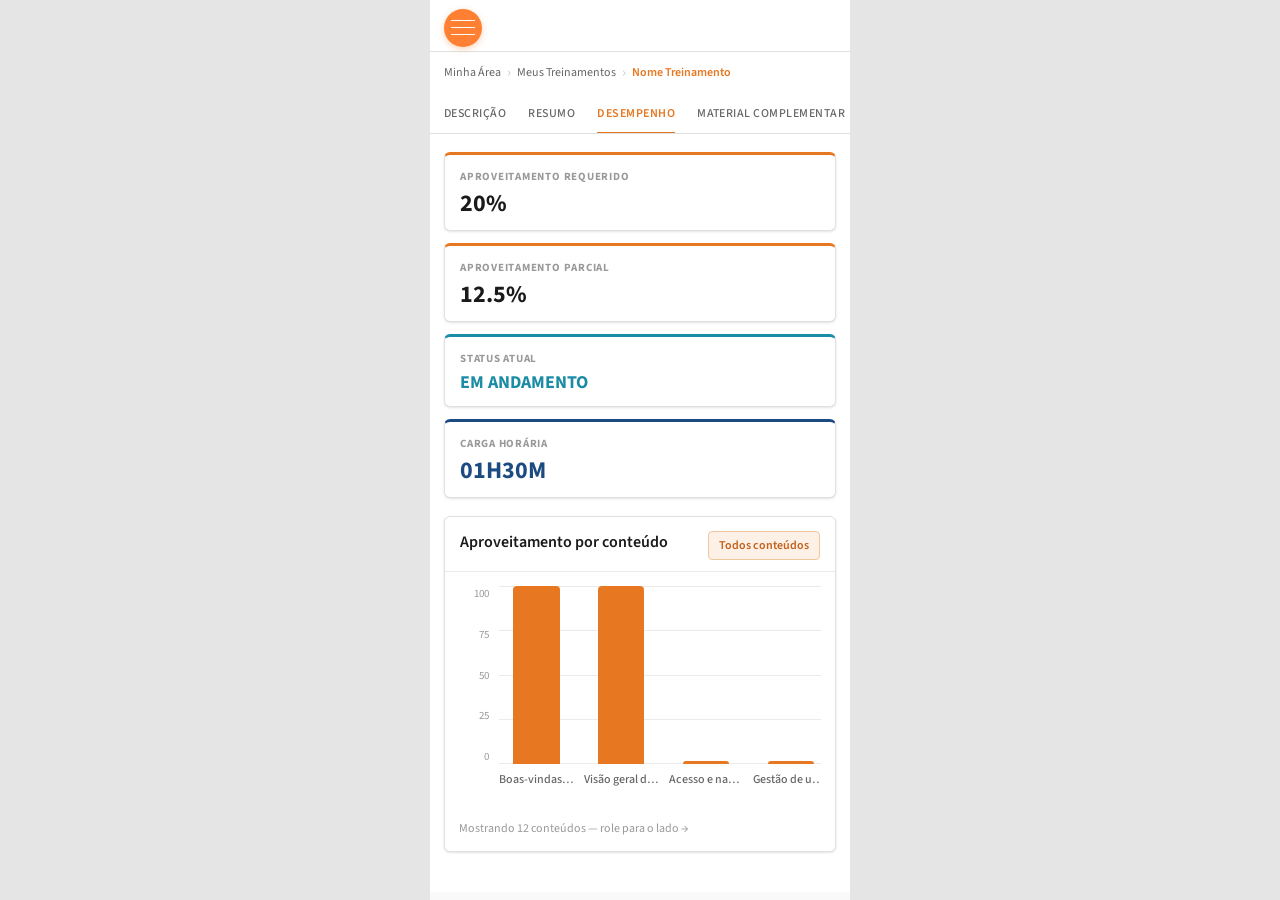
==== commit 712f3cee: "Adiciona abas extras, forum, chat com tutor e ajustes de UI no treinamento - Substitui a aba Relator" ====
--- a/index.html
+++ b/index.html
@@ -43,14 +43,20 @@
   .ui-navy{color:var(--navy);}
   .page-loader{position:fixed;inset:0;z-index:240;background:#fff;display:flex;align-items:center;justify-content:center;transition:opacity .32s ease,visibility .32s ease;}
   body.page-loaded .page-loader{opacity:0;visibility:hidden;pointer-events:none;}
-  .loader-atom{width:56px;height:56px;overflow:visible;}
-  .loader-atom .orbit{fill:none;stroke-linecap:round;stroke-width:5;transform-origin:50px 50px;}
-  .loader-atom .orbit-orange{stroke:#E87722;animation:atomSpin 1.15s linear infinite;}
-  .loader-atom .orbit-navy{stroke:#1C4B82;animation:atomSpinReverse 1.45s linear infinite;}
-  .loader-atom .core{fill:#1A1A1A;animation:atomPulse 1.15s ease-in-out infinite;}
-  @keyframes atomSpin{to{transform:rotate(360deg);}}
-  @keyframes atomSpinReverse{to{transform:rotate(-360deg);}}
-  @keyframes atomPulse{0%,100%{transform:scale(1);opacity:.9;}50%{transform:scale(1.18);opacity:1;}}
+  .lector-spinner{--size:56px;--blade-width:calc(var(--size)*.06);position:relative;width:var(--size);height:var(--size);transform:rotateZ(45deg);perspective:1000px;}
+  .ls-blade{position:absolute;inset:0;border-radius:50%;animation:lsSpin 1s linear infinite;}
+  .ls-blade-a{color:var(--orange);transform:rotateX(70deg);}
+  .ls-blade-b{color:var(--navy);transform:rotateY(70deg);animation-delay:.4s;}
+  @keyframes lsSpin{
+    0%,100%{box-shadow:var(--blade-width) 0 0 0 currentcolor;}
+    12%{box-shadow:var(--blade-width) var(--blade-width) 0 0 currentcolor;}
+    25%{box-shadow:0 var(--blade-width) 0 0 currentcolor;}
+    37%{box-shadow:calc(var(--blade-width) * -1) var(--blade-width) 0 0 currentcolor;}
+    50%{box-shadow:calc(var(--blade-width) * -1) 0 0 0 currentcolor;}
+    62%{box-shadow:calc(var(--blade-width) * -1) calc(var(--blade-width) * -1) 0 0 currentcolor;}
+    75%{box-shadow:0 calc(var(--blade-width) * -1) 0 0 currentcolor;}
+    87%{box-shadow:var(--blade-width) calc(var(--blade-width) * -1) 0 0 currentcolor;}
+  }
   .app{display:flex;height:100vh;overflow:hidden;}
   body.sidebar-collapsed .side{display:none;}
 
@@ -140,7 +146,7 @@
   .btn-accent.center.middle{align-items:center;justify-content:center;}
   .btn-accent[class*=" icon-"]:before{width:auto;margin:0;font-size:18px;line-height:1;}
   .crumbs{display:flex;align-items:center;gap:8px;font-size:13px;color:var(--muted);flex-wrap:wrap;min-width:0;}
-  .crumbs .sep{color:var(--n400);}
+  .crumbs .sep{color:var(--n400);font-size:16px;line-height:1;}
   .crumbs a{color:var(--muted);text-decoration:none;cursor:pointer;}
   .crumbs a:hover{color:var(--orange);}
   .crumbs .cur{color:var(--orange);font-weight:600;}
@@ -231,29 +237,147 @@
   .bar-col{flex:1;display:flex;flex-direction:column;align-items:center;justify-content:flex-end;height:100%;position:relative;min-width:0;}
   .bar{width:62%;max-width:54px;background:var(--orange);border-radius:4px 4px 0 0;transition:height .55s cubic-bezier(.2,.7,.2,1),background .12s;cursor:pointer;}
   .bar-col:hover .bar{background:var(--orange-dark);}
-  .bar-col .blabel{position:absolute;bottom:-24px;font-size:11px;color:var(--muted);font-weight:500;text-align:center;width:100%;white-space:nowrap;overflow:hidden;text-overflow:ellipsis;}
+  .bar-col .blabel{position:absolute;bottom:-24px;font-size:13px;color:var(--muted);font-weight:500;text-align:center;width:100%;white-space:nowrap;overflow:hidden;text-overflow:ellipsis;}
   .bar-col .bval{position:absolute;top:-22px;font-size:12px;font-weight:700;color:var(--orange-dark);opacity:0;transition:opacity .12s;}
   .bar-col:hover .bval{opacity:1;}
 
-  /* Descrição */
+  /* Descrição / Resumo / Fóruns */
   .desc{max-width:680px;}
   .desc p{font-size:14px;line-height:1.6;color:var(--n700);margin:0 0 14px;}
 
-  /* Relatórios */
-  .toolbar{display:flex;gap:10px;margin-bottom:18px;flex-wrap:wrap;}
-  .tool{width:40px;height:40px;border-radius:50%;background:var(--orange);color:#fff;display:flex;align-items:center;justify-content:center;cursor:pointer;transition:background .12s;box-shadow:0 2px 5px rgba(232,119,34,.28);}
-  .tool:hover{background:var(--orange-dark);}
-  .tool .ui-icon{font-size:18px;}
-  table{width:100%;border-collapse:collapse;font-size:13px;}
-  th{text-align:left;font-size:11px;font-weight:700;letter-spacing:.06em;text-transform:uppercase;color:var(--sub);padding:12px 14px;border-bottom:2px solid var(--n300);}
-  th .sort{color:var(--orange);margin-left:4px;}
-  td{padding:14px;border-bottom:1px solid var(--n200);color:var(--n700);vertical-align:middle;}
-  tr:hover td{background:var(--n50);}
-  td.a-good{color:var(--success);font-weight:600;}
-  td.a-zero{color:var(--n500);}
-  .ct-inline{display:flex;align-items:center;gap:10px;}
-  .ct-inline a{color:var(--orange);text-decoration:none;}
-  .ct-inline a:hover{text-decoration:underline;}
+  /* Material Complementar */
+  .material-wrap{display:flex;flex-direction:column;gap:16px;}
+  .material-folders{border:1px solid var(--n300);border-radius:var(--r-md);background:#fff;overflow:hidden;}
+  .material-folders-head{padding:12px 14px;font-size:11px;font-weight:700;letter-spacing:.05em;text-transform:uppercase;color:var(--sub);display:flex;align-items:center;gap:8px;border-bottom:1px solid var(--n200);}
+  .material-folder{display:flex;align-items:center;gap:10px;padding:12px 14px;font-size:13px;font-weight:600;color:var(--n700);cursor:pointer;border-bottom:1px solid var(--n100);transition:background .1s;}
+  .material-folder:last-child{border-bottom:none;}
+  .material-folder:hover{background:var(--n50);}
+  .material-folder .ui-icon{color:var(--sub);font-size:15px;}
+  .material-folder .chev{margin-left:auto;font-size:12px;color:var(--n400);}
+  .material-folder.active{background:var(--orange-subtle);color:var(--orange-dark);border-left:3px solid var(--orange);padding-left:11px;}
+  .material-folder.active .ui-icon{color:var(--orange);}
+  .material-main-head{display:flex;align-items:center;justify-content:space-between;gap:10px;flex-wrap:wrap;font-size:13px;color:var(--muted);margin-bottom:14px;}
+  .material-main-head b{color:var(--orange-dark);}
+  .material-count{font-size:11px;font-weight:700;color:var(--sub);}
+  .material-files{display:grid;grid-template-columns:repeat(auto-fill,minmax(220px,1fr));gap:14px;}
+  .material-file{border:1px solid var(--n300);border-radius:var(--r-md);padding:16px;background:#fff;box-shadow:var(--shadow-sm);}
+  .mf-top{display:flex;align-items:center;justify-content:space-between;gap:8px;}
+  .mf-type{font-size:11px;font-weight:700;letter-spacing:.04em;color:var(--orange);}
+  .mf-size{font-size:11px;color:var(--sub);}
+  .mf-name{font-size:13px;font-weight:700;color:var(--ink);margin-top:10px;line-height:1.35;}
+  .mf-download{margin-top:14px;width:100%;display:inline-flex;align-items:center;justify-content:center;gap:7px;font-family:var(--sans);font-size:12px;font-weight:700;color:var(--orange-dark);background:var(--orange-subtle);border:1px solid #f0c79a;border-radius:var(--r-sm);padding:9px 12px;cursor:pointer;transition:background .12s;}
+  .mf-download:hover{background:#f7dfc4;}
+
+  /* Sobre o Autor */
+  .author-row{display:flex;align-items:center;gap:18px;}
+  .author-avatar{width:72px;height:72px;flex:none;border-radius:50%;background:var(--n200);color:var(--n500);display:flex;align-items:center;justify-content:center;}
+  .author-avatar .ui-icon{font-size:34px;}
+  .author-info h3{margin:0;font-size:18px;font-weight:700;color:var(--ink);}
+
+  /* Tutores */
+  .tutores-grid{display:grid;grid-template-columns:repeat(auto-fill,minmax(230px,1fr));gap:16px;}
+  .tutor-card{background:#fff;border:1px solid var(--n300);border-radius:var(--r-md);box-shadow:var(--shadow-sm);padding:20px 18px;text-align:center;}
+  .tutor-avatar{width:64px;height:64px;margin:0 auto 12px;border-radius:50%;background:var(--n200);color:var(--n500);display:flex;align-items:center;justify-content:center;position:relative;}
+  .tutor-avatar .ui-icon{font-size:28px;}
+  .tutor-avatar::after{content:'';position:absolute;right:2px;bottom:2px;width:12px;height:12px;border-radius:50%;border:2px solid #fff;background:var(--n400);}
+  .tutor-avatar.online::after{background:var(--green);}
+  .tutor-name{font-size:14px;font-weight:700;color:var(--ink);}
+  .tutor-role{font-size:12px;color:var(--muted);margin-top:2px;}
+  .tutor-btn{margin-top:14px;width:100%;display:inline-flex;align-items:center;justify-content:center;gap:7px;font-family:var(--sans);font-size:12px;font-weight:700;color:var(--orange-dark);background:var(--orange-subtle);border:1px solid #f0c79a;border-radius:var(--r-sm);padding:9px 12px;cursor:pointer;transition:background .12s;}
+  .tutor-btn:hover{background:#f7dfc4;}
+
+  /* Sugestões */
+  .sugestoes-title{margin:0 0 16px;font-size:18px;font-weight:700;color:var(--navy);}
+  .sugestoes-group{margin-bottom:20px;}
+  .sugestoes-label{font-size:12px;font-weight:700;letter-spacing:.05em;text-transform:uppercase;color:var(--navy);}
+
+  /* Fóruns */
+  .forum-compose{background:#fff;border:1px solid var(--n300);border-radius:12px;box-shadow:var(--shadow-sm);padding:16px 18px;}
+  .forum-compose-top{display:flex;align-items:center;gap:12px;}
+  .forum-avatar{width:40px;height:40px;flex:none;border-radius:50%;background:var(--orange);color:#fff;display:flex;align-items:center;justify-content:center;font-weight:700;font-size:13px;}
+  .forum-input{flex:1;min-width:0;border:1px solid var(--n300);border-radius:999px;padding:10px 16px;font-family:var(--sans);font-size:13px;color:var(--ink);background:var(--n50);}
+  .forum-input::placeholder{color:var(--sub);}
+  .forum-input:focus{outline:none;border-color:var(--orange);background:#fff;}
+  .forum-compose-bottom{display:flex;align-items:center;justify-content:space-between;gap:12px;flex-wrap:wrap;margin-top:14px;padding-top:14px;border-top:1px solid var(--n200);}
+  .forum-actions{display:flex;align-items:center;gap:18px;flex-wrap:wrap;}
+  .forum-action{display:inline-flex;align-items:center;gap:6px;background:none;border:0;font-family:var(--sans);font-size:12px;font-weight:600;color:var(--muted);cursor:pointer;padding:0;}
+  .forum-action:hover{color:var(--ink);}
+  .forum-action .ui-icon{font-size:15px;color:var(--sub);}
+  .forum-publish{border:0;border-radius:999px;padding:10px 26px;font-family:var(--sans);font-size:13px;font-weight:700;color:#fff;background:var(--orange);cursor:pointer;transition:.15s;}
+  .forum-publish:hover:not(:disabled){background:var(--orange-dark);}
+  .forum-publish:disabled{opacity:.45;cursor:default;}
+  .forum-image-preview{display:none;position:relative;margin-top:12px;border-radius:10px;overflow:hidden;border:1px solid var(--n300);max-width:220px;}
+  .forum-image-preview.show{display:block;}
+  .forum-image-preview img{display:block;width:100%;max-height:160px;object-fit:cover;}
+  .forum-image-remove{position:absolute;top:6px;right:6px;width:24px;height:24px;border:0;border-radius:50%;background:rgba(26,26,26,.55);color:#fff;display:flex;align-items:center;justify-content:center;cursor:pointer;padding:0;}
+  .forum-image-remove:hover{background:rgba(26,26,26,.75);}
+  .forum-image-remove .ui-icon{font-size:13px;}
+
+  /* Fórum: feed de publicações */
+  .forum-feed{display:flex;flex-direction:column;gap:14px;margin-top:16px;}
+  .forum-post{background:#fff;border:1px solid var(--n300);border-radius:12px;box-shadow:var(--shadow-sm);padding:16px 18px;}
+  .forum-post-head{display:flex;align-items:center;gap:10px;margin-bottom:10px;}
+  .forum-post-avatar{width:38px;height:38px;flex:none;border-radius:50%;display:flex;align-items:center;justify-content:center;font-weight:700;font-size:12px;}
+  .forum-post-name{font-size:13px;font-weight:700;color:var(--ink);}
+  .forum-post-date{font-size:11px;color:var(--sub);margin-top:1px;}
+  .forum-post-text{font-size:13px;line-height:1.55;color:var(--n700);white-space:pre-wrap;}
+  .forum-post-image{margin-top:12px;border-radius:8px;overflow:hidden;border:1px solid var(--n200);}
+  .forum-post-image img{display:block;width:100%;max-height:220px;object-fit:cover;}
+  .forum-feed-empty{font-size:13px;color:var(--sub);text-align:center;padding:20px 0;}
+  .forum-pubs-head{display:flex;align-items:center;gap:10px;margin:22px 0 14px;font-size:15px;font-weight:700;color:var(--ink);}
+  .forum-pubs-bar{width:4px;height:18px;border-radius:2px;background:var(--orange);flex:none;}
+  .forum-filters{display:flex;gap:10px;flex-wrap:wrap;}
+  .forum-search{flex:1;min-width:160px;display:flex;align-items:center;gap:8px;border:1px solid var(--n300);border-radius:999px;padding:9px 16px;background:#fff;}
+  .forum-search .ui-icon{font-size:14px;color:var(--sub);}
+  .forum-search input{flex:1;min-width:0;border:0;outline:0;font-family:var(--sans);font-size:13px;color:var(--ink);background:transparent;}
+  .forum-search input::placeholder{color:var(--sub);}
+  .forum-datefilter-wrap{position:relative;}
+  .forum-datefilter{display:inline-flex;align-items:center;gap:8px;border:1px solid var(--n300);border-radius:999px;padding:9px 16px;background:#fff;font-size:13px;font-weight:600;color:var(--n700);cursor:pointer;white-space:nowrap;}
+  .forum-datefilter .chev{font-size:11px;color:var(--n400);margin-left:2px;}
+  .forum-datefilter.open{border-color:var(--orange);color:var(--orange-dark);}
+  .forum-datefilter.open .ui-icon{color:var(--orange-dark);}
+  .forum-datefilter.filled{border-color:var(--orange);color:var(--orange-dark);}
+  .forum-datefilter.filled .ui-icon{color:var(--orange-dark);}
+
+  /* Filtro por data — popover + calendário */
+  .forum-date-popover{display:none;position:absolute;top:calc(100% + 8px);right:0;width:264px;max-width:calc(100vw - 40px);background:#fff;border:1px solid var(--n300);border-radius:12px;box-shadow:var(--shadow-md);padding:16px;z-index:40;}
+  .forum-date-popover.open{display:block;}
+  .fdp-title{font-size:11px;font-weight:700;letter-spacing:.05em;text-transform:uppercase;color:var(--navy);margin-bottom:14px;}
+  .fdp-field{margin-bottom:14px;position:relative;}
+  .fdp-field label{display:block;font-size:12px;font-weight:700;color:var(--ink);margin-bottom:6px;}
+  .fdp-input{border:1px solid var(--n300);border-radius:8px;padding:10px 12px;font-size:13px;color:var(--sub);cursor:pointer;background:#fff;transition:.12s;}
+  .fdp-input.filled{color:var(--ink);}
+  .fdp-input.open{border-color:var(--orange);}
+  .fdp-actions{display:flex;justify-content:flex-end;gap:8px;margin-top:2px;}
+  .fdp-cancel{border:1px solid var(--n300);border-radius:8px;background:#fff;color:var(--n700);font-family:var(--sans);font-size:13px;font-weight:700;padding:9px 16px;cursor:pointer;}
+  .fdp-cancel:hover{border-color:var(--n400);}
+  .fdp-confirm{border:0;border-radius:8px;background:var(--orange);color:#fff;font-family:var(--sans);font-size:13px;font-weight:700;padding:9px 18px;cursor:pointer;}
+  .fdp-confirm:hover{background:var(--orange-dark);}
+  .fdp-calendar{display:none;position:absolute;top:calc(100% + 6px);left:0;width:100%;background:#fff;border:1px solid var(--n300);border-radius:10px;box-shadow:var(--shadow-md);padding:12px;z-index:50;}
+  .fdp-calendar.open{display:block;}
+  .fdp-cal-head{display:flex;align-items:center;justify-content:space-between;margin-bottom:10px;font-size:12px;font-weight:700;color:var(--ink);}
+  .fdp-cal-nav{width:22px;height:22px;border:0;background:none;color:var(--sub);cursor:pointer;display:flex;align-items:center;justify-content:center;border-radius:50%;padding:0;}
+  .fdp-cal-nav:hover{background:var(--n100);color:var(--ink);}
+  .fdp-cal-nav .ui-icon{font-size:11px;}
+  .fdp-cal-grid{display:grid;grid-template-columns:repeat(7,1fr);gap:2px;}
+  .fdp-cal-dow{font-size:10px;font-weight:700;color:var(--sub);text-align:center;padding:4px 0;}
+  .fdp-cal-day{font-size:12px;text-align:center;padding:6px 0;border-radius:50%;cursor:pointer;color:var(--n700);}
+  .fdp-cal-day:hover{background:var(--n100);}
+  .fdp-cal-day.today{background:var(--orange-subtle);color:var(--orange-dark);font-weight:700;}
+  .fdp-cal-day.selected{background:var(--orange);color:#fff;font-weight:700;}
+  .fdp-cal-day.empty{cursor:default;}
+  .fdp-cal-day.empty:hover{background:none;}
+  .forum-carousel-wrap{margin-bottom:10px;}
+  .forum-carousel{display:flex;gap:8px;overflow-x:auto;padding-bottom:6px;scrollbar-width:thin;}
+  .forum-carousel::-webkit-scrollbar{height:6px;}
+  .forum-carousel::-webkit-scrollbar-thumb{background:var(--n300);border-radius:99px;}
+  .forum-chip{flex:none;display:inline-flex;align-items:center;gap:8px;padding:10px 16px;border:1px solid var(--n300);border-radius:999px;background:#fff;font-size:13px;font-weight:600;color:var(--n700);cursor:pointer;white-space:nowrap;transition:.12s;}
+  .forum-chip:hover{border-color:var(--n400);}
+  .forum-chip .ui-icon{font-size:14px;color:var(--sub);}
+  .forum-chip.active{background:var(--orange-subtle);border-color:#f0c79a;color:var(--orange-dark);}
+  .forum-chip.active .ui-icon{color:var(--orange);}
+  .forum-active-label{font-size:12px;color:var(--muted);margin-bottom:12px;}
+  .forum-active-label b{color:var(--ink);font-weight:700;}
 
   /* Leitor de PDF */
   body.reader-open{overflow:hidden;background:#252525;}
@@ -276,6 +400,47 @@
   body.pdf-reader .reader-video-wrap{display:none;}
   body.pdf-reader .reader-frame{display:block;}
 
+  /* Chat com tutor */
+  .tutor-chat-screen{display:none;position:fixed;inset:0;z-index:100;background:#F2F2F7;flex-direction:column;}
+  body.tutor-chat-open .tutor-chat-screen{display:flex;}
+  body.tutor-chat-open .app{display:none;}
+  .tutor-chat-top{flex:none;height:56px;background:#fff;border-bottom:1px solid var(--n300);display:flex;align-items:center;gap:10px;padding:0 8px 0 4px;}
+  .tutor-chat-back{width:38px;height:38px;border:0;border-radius:50%;background:transparent;color:var(--orange);display:flex;align-items:center;justify-content:center;cursor:pointer;flex:none;transition:.12s;}
+  .tutor-chat-back:hover{background:var(--n100);}
+  .tutor-chat-back .ui-icon{font-size:18px;}
+  .tutor-chat-avatar{width:36px;height:36px;border-radius:50%;flex:none;position:relative;display:flex;align-items:center;justify-content:center;font-weight:700;font-size:12px;color:#fff;background:var(--orange);}
+  .tutor-chat-avatar::after{content:'';position:absolute;right:-1px;bottom:-1px;width:10px;height:10px;border-radius:50%;border:2px solid #fff;background:var(--n400);}
+  .tutor-chat-avatar.online::after{background:var(--green);}
+  .tutor-chat-who{flex:1;min-width:0;}
+  .tutor-chat-actions{display:flex;align-items:center;gap:2px;flex:none;}
+  .tutor-chat-iconbtn{width:34px;height:34px;border:0;border-radius:50%;background:transparent;color:var(--sub);display:flex;align-items:center;justify-content:center;cursor:pointer;flex:none;transition:.12s;}
+  .tutor-chat-iconbtn:hover{background:var(--n100);color:var(--muted);}
+  .tutor-chat-iconbtn .ui-icon{font-size:17px;}
+  .tutor-chat-name{font-size:14px;font-weight:700;color:var(--ink);line-height:1.25;white-space:nowrap;overflow:hidden;text-overflow:ellipsis;}
+  .tutor-chat-status{font-size:11px;color:var(--sub);line-height:1.2;}
+  .tutor-chat-status.online{color:var(--green);}
+  .tutor-chat-messages{flex:1;overflow-y:auto;padding:14px 14px 6px;}
+  .tutor-chat-day{display:flex;justify-content:center;margin:2px 0 14px;}
+  .tutor-chat-day span{font-size:11px;color:var(--sub);background:#E4E4E9;padding:3px 10px;border-radius:99px;}
+  .tutor-chat-row{display:flex;margin-top:8px;}
+  .tutor-chat-row.own{justify-content:flex-end;}
+  .tutor-chat-bubble{max-width:78%;padding:9px 13px;border-radius:16px;}
+  .tutor-chat-row:not(.own) .tutor-chat-bubble{background:#fff;border-bottom-left-radius:5px;box-shadow:var(--shadow-sm);}
+  .tutor-chat-row.own .tutor-chat-bubble{background:var(--orange);border-bottom-right-radius:5px;}
+  .tutor-chat-text{font-size:14px;line-height:1.4;color:var(--ink);}
+  .tutor-chat-row.own .tutor-chat-text{color:#fff;}
+  .tutor-chat-time{font-size:10px;margin-top:3px;text-align:right;color:var(--sub);}
+  .tutor-chat-row.own .tutor-chat-time{color:rgba(255,255,255,.75);}
+  .tutor-chat-inputbar{flex:none;background:#fff;border-top:1px solid var(--n300);padding:10px 12px;display:flex;align-items:center;gap:8px;}
+  .tutor-chat-attach{width:36px;height:36px;border:0;border-radius:50%;background:transparent;color:var(--sub);display:flex;align-items:center;justify-content:center;cursor:pointer;flex:none;transition:.12s;}
+  .tutor-chat-attach:hover{background:var(--n100);color:var(--muted);}
+  .tutor-chat-input{flex:1;min-width:0;border:0;background:var(--n100);border-radius:999px;padding:9px 16px;font-family:var(--sans);font-size:14px;color:var(--ink);}
+  .tutor-chat-input:focus{outline:none;background:var(--n50);box-shadow:inset 0 0 0 1px var(--n300);}
+  .tutor-chat-send{width:36px;height:36px;border:0;border-radius:50%;background:var(--orange);color:#fff;display:flex;align-items:center;justify-content:center;cursor:pointer;flex:none;transition:.12s;}
+  .tutor-chat-send:hover{background:var(--orange-dark);}
+  .tutor-chat-send:disabled{opacity:.4;cursor:default;}
+  .tutor-chat-send .ui-icon{font-size:15px;}
+
   .certificate-overlay{position:fixed;inset:0;z-index:160;background:rgba(0,0,0,.5);display:none;align-items:flex-start;justify-content:center;padding-top:37px;}
   body.certificate-loading .certificate-overlay{display:flex;}
   .certificate-modal{width:min(346px,calc(100vw - 32px));min-height:120px;background:#fff;border-radius:16px;box-shadow:0 18px 42px rgba(0,0,0,.18);padding:22px 20px 22px;}
@@ -329,7 +494,7 @@
     .topbar .btn-accent,.crumbs{display:none;}
     .mobile-crumbs{display:flex;flex-wrap:wrap;align-items:center;gap:4px 6px;margin:12px 14px 0;font-size:12px;color:var(--muted);}
     .mobile-crumbs a{color:var(--muted);text-decoration:none;}
-    .mobile-crumbs .sep{color:var(--n400);}
+    .mobile-crumbs .sep{color:var(--n400);font-size:15px;line-height:1;}
     .mobile-crumbs .cur{color:var(--orange);font-weight:600;}
     .pagehead{display:none;}
     body.inline-pdf-open .pagehead,body.inline-video-open .pagehead{display:block;padding:10px 10px 0;}
@@ -339,8 +504,6 @@
     .tabs::-webkit-scrollbar{display:none;}
     .panel{padding:20px 24px 44px;}
     .chart-wrap{min-width:0;}
-    .panel[data-panel="relatorios"] .card{overflow-x:auto!important;}
-    table{min-width:720px;}
   }
 
   @media (max-width:760px){
@@ -385,7 +548,7 @@
     .trail-copy h2{font-size:17px;}
     .tabs{top:52px;}
     .plot-scroll{padding-bottom:2px;}
-    .bar-col .blabel{font-size:10px;}
+    .bar-col .blabel{font-size:12px;}
     .reader-back{height:34px;font-size:12px;padding:0 14px 0 12px;}
     .reader-video-wrap{padding:12px;background:#111;}
     .reader-video{max-height:calc(100vh - 72px);}
@@ -406,11 +569,10 @@
 </head>
 <body>
 <div class="page-loader" id="pageLoader" role="status" aria-label="Carregando">
-  <svg class="loader-atom" viewBox="0 0 100 100" aria-hidden="true">
-    <ellipse class="orbit orbit-orange" cx="50" cy="50" rx="34" ry="12" transform="rotate(26 50 50)"/>
-    <ellipse class="orbit orbit-navy" cx="50" cy="50" rx="34" ry="12" transform="rotate(-55 50 50)"/>
-    <circle class="core" cx="50" cy="50" r="5"/>
-  </svg>
+  <div class="lector-spinner">
+    <span class="ls-blade ls-blade-a"></span>
+    <span class="ls-blade ls-blade-b"></span>
+  </div>
 </div>
 <div class="app">
 
@@ -544,8 +706,6 @@
     <div class="topbar">
       <button id="hideResource" ng-if="!showFinishtrail()" ng-click="hideResource()" class="btn-accent icon-undo center middle ng-scope" title="Voltar" aria-label="Voltar"></button>
       <nav class="crumbs">
-        <a>Vitrine</a><span class="sep">›</span>
-        <a>Teste Automação</a><span class="sep">›</span>
         <a>Minha Área</a><span class="sep">›</span>
         <a>Meus Treinamentos</a><span class="sep">›</span>
         <span class="cur">Conteúdo 2</span>
@@ -554,8 +714,6 @@
 
     <div class="scroll">
       <nav class="mobile-crumbs" aria-label="Caminho de navegação">
-        <a>Vitrine</a><span class="sep">›</span>
-        <a>Nome da Vitrine</a><span class="sep">›</span>
         <a>Minha Área</a><span class="sep">›</span>
         <a>Meus Treinamentos</a><span class="sep">›</span>
         <span class="cur">Nome Treinamento</span>
@@ -587,9 +745,29 @@
       </div>
       <div class="tabs">
         <div class="tab" data-tab="descricao">Descrição</div>
+        <div class="tab" data-tab="resumo">Resumo</div>
         <div class="tab active" data-tab="desempenho">Desempenho</div>
-        <div class="tab" data-tab="relatorios">Relatórios</div>
+        <div class="tab" data-tab="material">Material Complementar</div>
+        <div class="tab" data-tab="autor">Sobre o Autor</div>
+        <div class="tab" data-tab="tutores">Tutores</div>
+        <div class="tab" data-tab="foruns">Fóruns</div>
+        <div class="tab" data-tab="sugestoes">Sugestões</div>
       </div>
+
+      <!-- ===== DESCRIÇÃO ===== -->
+      <section class="panel" data-panel="descricao">
+        <div class="desc">
+          <p>Descrição preenchida via Cypress.</p>
+          <p>Este conteúdo faz parte do <strong>Treinamento Skill Suporte Lector</strong>. Conclua o vídeo e os documentos de apoio para liberar a avaliação e avançar no treinamento.</p>
+        </div>
+      </section>
+
+      <!-- ===== RESUMO ===== -->
+      <section class="panel" data-panel="resumo">
+        <div class="desc">
+          <p><em>Resumo dos pontos principais abordados nesta lição.</em></p>
+        </div>
+      </section>
 
       <!-- ===== DESEMPENHO ===== -->
       <section class="panel show" data-panel="desempenho">
@@ -620,49 +798,161 @@
         </div>
       </section>
 
-      <!-- ===== DESCRIÇÃO ===== -->
-      <section class="panel" data-panel="descricao">
-        <div class="desc">
-          <p>Descrição preenchida via Cypress.</p>
-          <p>Este conteúdo faz parte do <strong>Treinamento Skill Suporte Lector</strong>. Conclua o vídeo e os documentos de apoio para liberar a avaliação e avançar no treinamento.</p>
+      <!-- ===== MATERIAL COMPLEMENTAR ===== -->
+      <section class="panel" data-panel="material">
+        <div class="material-wrap">
+          <div class="material-folders">
+            <div class="material-folders-head"><i class="ui-icon icon-folder ui-orange" aria-hidden="true"></i> Pastas disponíveis</div>
+            <div class="material-folder active" role="button" tabindex="0">
+              <i class="ui-icon icon-folder" aria-hidden="true"></i><span>Biblioteca teste</span><i class="ui-icon icon-right-open chev" aria-hidden="true"></i>
+            </div>
+            <div class="material-folder" role="button" tabindex="0">
+              <i class="ui-icon icon-folder" aria-hidden="true"></i><span>Material 2</span><i class="ui-icon icon-right-open chev" aria-hidden="true"></i>
+            </div>
+            <div class="material-folder" role="button" tabindex="0">
+              <i class="ui-icon icon-folder" aria-hidden="true"></i><span>Documentação Técnica</span><i class="ui-icon icon-right-open chev" aria-hidden="true"></i>
+            </div>
+          </div>
+          <div class="material-main">
+            <div class="material-main-head">
+              <span>Conteúdo publicado: <b>Biblioteca teste</b></span>
+              <span class="material-count">2 arquivos</span>
+            </div>
+            <div class="material-files">
+              <div class="material-file">
+                <div class="mf-top"><span class="mf-type">PDF</span><span class="mf-size">692.12 KB</span></div>
+                <div class="mf-name">Capítulo 1 - Concepção e Desenvolvimento.pdf</div>
+                <button class="mf-download" type="button"><i class="ui-icon icon-download" aria-hidden="true"></i> Baixar arquivo</button>
+              </div>
+              <div class="material-file">
+                <div class="mf-top"><span class="mf-type">PDF</span><span class="mf-size">1.2 MB</span></div>
+                <div class="mf-name">Guia de Estilo Adotado.pdf</div>
+                <button class="mf-download" type="button"><i class="ui-icon icon-download" aria-hidden="true"></i> Baixar arquivo</button>
+              </div>
+            </div>
+          </div>
         </div>
       </section>
 
-      <!-- ===== RELATÓRIOS ===== -->
-      <section class="panel" data-panel="relatorios">
-        <div class="toolbar">
-          <div class="tool" title="Filtros"><svg width="18" height="18" viewBox="0 0 24 24" fill="none" stroke="currentColor" stroke-width="2" stroke-linecap="round" stroke-linejoin="round"><line x1="4" y1="21" x2="4" y2="14"/><line x1="4" y1="10" x2="4" y2="3"/><line x1="12" y1="21" x2="12" y2="12"/><line x1="12" y1="8" x2="12" y2="3"/><line x1="20" y1="21" x2="20" y2="16"/><line x1="20" y1="12" x2="20" y2="3"/><line x1="1" y1="14" x2="7" y2="14"/><line x1="9" y1="8" x2="15" y2="8"/><line x1="17" y1="16" x2="23" y2="16"/></svg></div>
-          <div class="tool" title="Copiar"><i class="ui-icon icon-copy" aria-hidden="true"></i></div>
-          <div class="tool" title="Exportar Excel"><i class="ui-icon icon-file-xls" aria-hidden="true"></i></div>
-          <div class="tool" title="Exportar CSV"><i class="ui-icon icon-file-csv" aria-hidden="true"></i></div>
-          <div class="tool" title="Exportar PDF"><i class="ui-icon icon-pdf" aria-hidden="true"></i></div>
-          <div class="tool" title="Imprimir"><i class="ui-icon icon-printer" aria-hidden="true"></i></div>
+      <!-- ===== SOBRE O AUTOR ===== -->
+      <section class="panel" data-panel="autor">
+        <div class="author-row">
+          <div class="author-avatar"><i class="ui-icon icon-profile" aria-hidden="true"></i></div>
+          <div class="author-info">
+            <h3>Autor do Treinamento</h3>
+          </div>
         </div>
-        <div class="card" style="overflow:hidden;">
-          <table>
-            <thead>
-              <tr>
-                <th style="width:55%">Conteúdo <span class="sort">▾</span></th>
-                <th>Aproveitamento</th>
-                <th>Carga horária</th>
-                <th>Data de conclusão</th>
-              </tr>
-            </thead>
-            <tbody>
-              <tr><td><div class="ct-inline"><span>Conteúdo 1 — <a>Boas-vindas ao Suporte Lector</a></span></div></td><td class="a-good">100,00%</td><td>—</td><td>—</td></tr>
-              <tr><td><div class="ct-inline"><span>Conteúdo 2 — <a>Visão geral da plataforma Lector</a></span></div></td><td class="a-good">100,00%</td><td>—</td><td>—</td></tr>
-              <tr><td><div class="ct-inline"><span>Conteúdo 3 — <a>Acesso e navegação na Minha Área</a></span></div></td><td class="a-zero">0,00%</td><td>—</td><td>—</td></tr>
-              <tr><td><div class="ct-inline"><span>Conteúdo 4 — <a>Gestão de usuários e permissões</a></span></div></td><td class="a-zero">0,00%</td><td>—</td><td>—</td></tr>
-              <tr><td><div class="ct-inline"><span>Conteúdo 5 — <a>Configurações essenciais da plataforma</a></span></div></td><td class="a-zero">0,00%</td><td>01:30:00</td><td>—</td></tr>
-              <tr><td><div class="ct-inline"><span>Conteúdo 6 — <a>Avaliação — Fundamentos do Suporte Lector</a></span></div></td><td class="a-zero">20,00%</td><td>—</td><td>—</td></tr>
-              <tr><td><div class="ct-inline"><span>Conteúdo 7 — <a>Avaliação — Registro e classificação de chamados</a></span></div></td><td class="a-good">100,00%</td><td>—</td><td>—</td></tr>
-              <tr><td><div class="ct-inline"><span>Conteúdo 8 — <a>Avaliação — Diagnóstico de problemas frequentes</a></span></div></td><td class="a-good">100,00%</td><td>—</td><td>—</td></tr>
-              <tr><td><div class="ct-inline"><span>Conteúdo 9 — <a>Avaliação — Comunicação com o cliente</a></span></div></td><td class="a-good">100,00%</td><td>—</td><td>—</td></tr>
-              <tr><td><div class="ct-inline"><span>Conteúdo 10 — <a>Avaliação — Escalonamento e resolução de chamados</a></span></div></td><td class="a-good">100,00%</td><td>—</td><td>—</td></tr>
-              <tr><td><div class="ct-inline"><span>Conteúdo 11 — <a>Boas práticas no atendimento Lector</a></span></div></td><td class="a-zero">0,00%</td><td>—</td><td>—</td></tr>
-              <tr><td><div class="ct-inline"><span>Conteúdo 12 — <a>Base de conhecimento do Suporte Lector</a></span></div></td><td class="a-zero">0,00%</td><td>—</td><td>—</td></tr>
-            </tbody>
-          </table>
+      </section>
+
+      <!-- ===== TUTORES ===== -->
+      <section class="panel" data-panel="tutores">
+        <div class="tutores-grid">
+          <div class="tutor-card">
+            <div class="tutor-avatar online"><i class="ui-icon icon-profile" aria-hidden="true"></i></div>
+            <div class="tutor-name">Dr. Roberto Silveira</div>
+            <div class="tutor-role">Instrutor Master — Gestão de Fluxos</div>
+            <button class="tutor-btn" type="button" data-tutor="roberto"><i class="ui-icon icon-chat" aria-hidden="true"></i> Falar com tutor</button>
+          </div>
+          <div class="tutor-card">
+            <div class="tutor-avatar offline"><i class="ui-icon icon-profile" aria-hidden="true"></i></div>
+            <div class="tutor-name">Ana Luiza Mello</div>
+            <div class="tutor-role">Especialista em Atendimento</div>
+            <button class="tutor-btn" type="button" data-tutor="ana"><i class="ui-icon icon-chat" aria-hidden="true"></i> Falar com tutor</button>
+          </div>
+          <div class="tutor-card">
+            <div class="tutor-avatar online"><i class="ui-icon icon-profile" aria-hidden="true"></i></div>
+            <div class="tutor-name">Marcos Oliveira</div>
+            <div class="tutor-role">Suporte Técnico e Integrações</div>
+            <button class="tutor-btn" type="button" data-tutor="marcos"><i class="ui-icon icon-chat" aria-hidden="true"></i> Falar com tutor</button>
+          </div>
+        </div>
+      </section>
+
+      <!-- ===== FÓRUNS ===== -->
+      <section class="panel" data-panel="foruns">
+        <div class="forum-carousel-wrap">
+          <div class="forum-carousel" id="forumCarousel">
+            <div class="forum-chip active" data-forum="geral">
+              <i class="ui-icon icon-messaging" aria-hidden="true"></i>
+              <span>Dúvidas gerais</span>
+            </div>
+            <div class="forum-chip" data-forum="praticas">
+              <i class="ui-icon icon-messaging" aria-hidden="true"></i>
+              <span>Boas práticas de atendimento</span>
+            </div>
+            <div class="forum-chip" data-forum="feedback">
+              <i class="ui-icon icon-messaging" aria-hidden="true"></i>
+              <span>Feedback do treinamento</span>
+            </div>
+          </div>
+        </div>
+        <div class="forum-active-label">Publicando em <b id="forumActiveName">Dúvidas gerais</b></div>
+
+        <div class="forum-compose">
+          <div class="forum-compose-top">
+            <div class="forum-avatar">CG</div>
+            <input type="text" class="forum-input" id="forumInput" placeholder="Compartilhe algo com a rede...">
+          </div>
+          <div class="forum-image-preview" id="forumImagePreview">
+            <img id="forumImagePreviewImg" src="" alt="">
+            <button type="button" class="forum-image-remove" id="forumImageRemove" aria-label="Remover imagem">
+              <i class="ui-icon icon-close" aria-hidden="true"></i>
+            </button>
+          </div>
+          <div class="forum-compose-bottom">
+            <div class="forum-actions">
+              <button type="button" class="forum-action" id="forumImageBtn"><i class="ui-icon icon-picture" aria-hidden="true"></i> Imagem</button>
+              <button type="button" class="forum-action"><i class="ui-icon icon-video" aria-hidden="true"></i> Vídeo</button>
+              <button type="button" class="forum-action"><i class="ui-icon icon-attachment" aria-hidden="true"></i> Documento</button>
+            </div>
+            <button type="button" class="forum-publish" id="forumPublish" disabled>Publicar</button>
+          </div>
+          <input type="file" id="forumImageInput" accept="image/*" hidden>
+        </div>
+
+        <div class="forum-pubs-head"><span class="forum-pubs-bar"></span>Publicações</div>
+        <div class="forum-filters">
+          <div class="forum-search">
+            <i class="ui-icon icon-spyglass" aria-hidden="true"></i>
+            <input type="text" placeholder="Pesquisar publicação...">
+          </div>
+          <div class="forum-datefilter-wrap">
+            <div class="forum-datefilter" id="forumDateFilterBtn" role="button" tabindex="0">
+              <i class="ui-icon icon-calendar ui-orange" aria-hidden="true"></i>
+              <span id="forumDateFilterLabel">Filtrar por data</span>
+              <i class="ui-icon icon-pointer-down chev" aria-hidden="true"></i>
+            </div>
+            <div class="forum-date-popover" id="forumDatePopover">
+              <div class="fdp-title">Período de publicação</div>
+              <div class="fdp-field" data-field="inicial">
+                <label>Data inicial</label>
+                <div class="fdp-input"><span class="fdp-value">Selecionar</span></div>
+                <div class="fdp-calendar"></div>
+              </div>
+              <div class="fdp-field" data-field="final">
+                <label>Data final</label>
+                <div class="fdp-input"><span class="fdp-value">Selecionar</span></div>
+                <div class="fdp-calendar"></div>
+              </div>
+              <div class="fdp-actions">
+                <button type="button" class="fdp-cancel" id="fdpCancel">Cancelar</button>
+                <button type="button" class="fdp-confirm" id="fdpConfirm">Confirmar</button>
+              </div>
+            </div>
+          </div>
+        </div>
+
+        <div class="forum-feed" id="forumFeed"></div>
+      </section>
+
+      <!-- ===== SUGESTÕES ===== -->
+      <section class="panel" data-panel="sugestoes">
+        <h3 class="sugestoes-title">Conteúdos sugeridos</h3>
+        <div class="sugestoes-group">
+          <div class="sugestoes-label">Trilhas</div>
+        </div>
+        <div class="sugestoes-group">
+          <div class="sugestoes-label">Treinamentos</div>
         </div>
       </section>
 
@@ -681,6 +971,37 @@
   <iframe class="reader-frame" id="pdfFrame" title="Manual Minha área"></iframe>
   <div class="reader-video-wrap">
     <video class="reader-video" id="videoFrame" controls playsinline></video>
+  </div>
+</section>
+
+<section class="tutor-chat-screen" id="tutorChatScreen" aria-label="Conversa com tutor">
+  <div class="tutor-chat-top">
+    <button class="tutor-chat-back" type="button" id="tutorChatBack" aria-label="Voltar">
+      <i class="ui-icon icon-arrow-left" aria-hidden="true"></i>
+    </button>
+    <div class="tutor-chat-avatar" id="tutorChatAvatar"></div>
+    <div class="tutor-chat-who">
+      <div class="tutor-chat-name" id="tutorChatName"></div>
+      <div class="tutor-chat-status" id="tutorChatStatus"></div>
+    </div>
+    <div class="tutor-chat-actions">
+      <button type="button" class="tutor-chat-iconbtn" aria-label="Informações da conversa">
+        <i class="ui-icon icon-info" aria-hidden="true"></i>
+      </button>
+      <button type="button" class="tutor-chat-iconbtn" aria-label="Adicionar participantes">
+        <i class="ui-icon icon-profile-plus" aria-hidden="true"></i>
+      </button>
+    </div>
+  </div>
+  <div class="tutor-chat-messages" id="tutorChatMessages"></div>
+  <div class="tutor-chat-inputbar">
+    <button class="tutor-chat-attach" type="button" aria-label="Anexar arquivo">
+      <i class="ui-icon icon-attachment" aria-hidden="true"></i>
+    </button>
+    <input type="text" class="tutor-chat-input" id="tutorChatInput" placeholder="Mensagem">
+    <button class="tutor-chat-send" type="button" id="tutorChatSend" aria-label="Enviar" disabled>
+      <i class="ui-icon icon-arrow-right" aria-hidden="true"></i>
+    </button>
   </div>
 </section>
 
@@ -840,9 +1161,16 @@
   const CONTENT_VALUES = [100,100,0,0,0,20,100,100,100,100,0,0];
   const SCROLL_AFTER = 10;   // > 10 conteúdos => scroll horizontal
   const COL_WIDTH = 84;      // px por coluna quando há scroll
+  const LABEL_MAX_CHARS = 14;
+
+  function truncateLabel(text){
+    if(!text) return '';
+    return text.length > LABEL_MAX_CHARS ? text.slice(0, LABEL_MAX_CHARS).trimEnd()+'...' : text;
+  }
 
   function getItems(){
-    return CONTENT_VALUES.map((v,i)=>({ label:'Conteúdo '+(i+1), v }));
+    const nomes = Array.from(document.querySelectorAll('.conteudos-lista .cc-name')).map(el=>el.textContent.trim());
+    return CONTENT_VALUES.map((v,i)=>({ label: nomes[i] || ('Conteúdo '+(i+1)), v }));
   }
 
   function renderChart(){
@@ -853,7 +1181,7 @@
       const target = it.v===0 ? '1.5%' : it.v+'%';
       return '<div class="bar-col"><span class="bval">'+it.v+'%</span>'
            + '<div class="bar" data-target="'+target+'" style="height:0%"></div>'
-           + '<span class="blabel">'+it.label+'</span></div>';
+           + '<span class="blabel" title="'+it.label+'">'+truncateLabel(it.label)+'</span></div>';
     }).join('');
 
     // scroll when many contents
@@ -869,6 +1197,313 @@
     requestAnimationFrame(()=>requestAnimationFrame(()=>{
       bars.querySelectorAll('.bar').forEach(b=>{ b.style.height = b.dataset.target; });
     }));
+  }
+
+  // ── fórum: dados iniciais das publicações ──
+  const FORUM_AVATAR_STYLES = {
+    teal:{bg:'var(--teal-light)', color:'var(--teal)'},
+    navy:{bg:'var(--navy-light)', color:'var(--navy)'},
+    green:{bg:'var(--green-light)', color:'var(--green)'},
+    warn:{bg:'var(--warn-light)', color:'var(--warn)'},
+    orange:{bg:'var(--orange-subtle)', color:'var(--orange-dark)'}
+  };
+  const forumPosts = {
+    geral: [
+      { avatar:'LR', style:'teal', name:'Lia do RH', date:'terça-feira, 11/08', text:'Não esqueça de compartilhar sua experiência! Sua opinião é fundamental para tornarmos esse treinamento cada vez melhor.', image:'uploads/trail-automation-cover.png' },
+      { avatar:'MO', style:'navy', name:'Marcos Oliveira', date:'segunda-feira, 10/08', text:'Pessoal, alguém mais teve dúvida na etapa de classificação de chamados? Fiquei em dúvida sobre qual prioridade usar em cada caso.' }
+    ],
+    praticas: [
+      { avatar:'AL', style:'green', name:'Ana Luiza Mello', date:'quinta-feira, 06/08', text:'Uma dica que uso bastante: sempre confirmar o problema com o cliente antes de encerrar o chamado. Evita reabertura e retrabalho.' }
+    ],
+    feedback: [
+      { avatar:'RS', style:'warn', name:'Dr. Roberto Silveira', date:'sexta-feira, 14/08', text:'Treinamento muito completo! A parte de diagnóstico de problemas foi a que mais me ajudou no dia a dia de suporte.' }
+    ]
+  };
+
+  // ── fórum: feed de publicações ──
+  const forumFeed = document.getElementById('forumFeed');
+  function renderForumFeed(key){
+    if(!forumFeed) return;
+    const posts = forumPosts[key] || [];
+    if(!posts.length){
+      forumFeed.innerHTML = '<div class="forum-feed-empty">Nenhuma publicação ainda. Seja o primeiro a compartilhar algo por aqui.</div>';
+      return;
+    }
+    const st = k=>FORUM_AVATAR_STYLES[k] || FORUM_AVATAR_STYLES.orange;
+    forumFeed.innerHTML = posts.map(p=>{
+      const s = st(p.style);
+      return '<article class="forum-post">'
+        + '<div class="forum-post-head">'
+        + '<div class="forum-post-avatar" style="background:'+s.bg+';color:'+s.color+'">'+p.avatar+'</div>'
+        + '<div><div class="forum-post-name">'+p.name+'</div><div class="forum-post-date">'+p.date+'</div></div>'
+        + '</div>'
+        + (p.text ? '<div class="forum-post-text">'+p.text+'</div>' : '')
+        + (p.image ? '<div class="forum-post-image"><img src="'+p.image+'" alt=""></div>' : '')
+        + '</article>';
+    }).join('');
+  }
+
+  // ── fórum: composer (texto + imagem) ──
+  const forumInput = document.getElementById('forumInput');
+  const forumPublish = document.getElementById('forumPublish');
+  const forumImageBtn = document.getElementById('forumImageBtn');
+  const forumImageInput = document.getElementById('forumImageInput');
+  const forumImagePreview = document.getElementById('forumImagePreview');
+  const forumImagePreviewImg = document.getElementById('forumImagePreviewImg');
+  const forumImageRemove = document.getElementById('forumImageRemove');
+  let forumPendingImage = null;
+  let currentForumKey = 'geral';
+  function updatePublishState(){
+    if(forumPublish) forumPublish.disabled = forumInput.value.trim()==='' && !forumPendingImage;
+  }
+  function clearForumImage(){
+    forumPendingImage = null;
+    if(forumImageInput) forumImageInput.value = '';
+    if(forumImagePreview) forumImagePreview.classList.remove('show');
+    if(forumImagePreviewImg) forumImagePreviewImg.src = '';
+  }
+  if(forumInput && forumPublish){
+    forumInput.addEventListener('input', updatePublishState);
+  }
+  if(forumImageBtn && forumImageInput){
+    forumImageBtn.addEventListener('click', ()=> forumImageInput.click());
+    forumImageInput.addEventListener('change', ()=>{
+      const file = forumImageInput.files && forumImageInput.files[0];
+      if(!file) return;
+      const reader = new FileReader();
+      reader.onload = ()=>{
+        forumPendingImage = reader.result;
+        forumImagePreviewImg.src = forumPendingImage;
+        forumImagePreview.classList.add('show');
+        updatePublishState();
+      };
+      reader.readAsDataURL(file);
+    });
+  }
+  if(forumImageRemove){
+    forumImageRemove.addEventListener('click', ()=>{ clearForumImage(); updatePublishState(); });
+  }
+  if(forumPublish){
+    forumPublish.addEventListener('click', ()=>{
+      if(forumPublish.disabled) return;
+      const text = forumInput.value.trim();
+      if(!text && !forumPendingImage) return;
+      if(!forumPosts[currentForumKey]) forumPosts[currentForumKey] = [];
+      const now = new Date();
+      const weekday = now.toLocaleDateString('pt-BR', { weekday:'long' });
+      const dd = String(now.getDate()).padStart(2,'0');
+      const mm = String(now.getMonth()+1).padStart(2,'0');
+      forumPosts[currentForumKey].unshift({
+        avatar:'CG', style:'orange', name:'Você', date: weekday+', '+dd+'/'+mm+' · agora',
+        text: text, image: forumPendingImage
+      });
+      renderForumFeed(currentForumKey);
+      forumInput.value = '';
+      clearForumImage();
+      updatePublishState();
+    });
+  }
+
+  // ── fórum: carrossel de fóruns do treinamento ──
+  const forumCarousel = document.getElementById('forumCarousel');
+  const forumActiveName = document.getElementById('forumActiveName');
+  function setActiveForumChip(chip){
+    forumCarousel.querySelectorAll('.forum-chip[data-forum]').forEach(c=>c.classList.remove('active'));
+    chip.classList.add('active');
+    currentForumKey = chip.dataset.forum;
+    if(forumActiveName) forumActiveName.textContent = chip.querySelector('span').textContent;
+    if(forumInput) forumInput.value='';
+    clearForumImage();
+    updatePublishState();
+    renderForumFeed(currentForumKey);
+  }
+  if(forumCarousel){
+    forumCarousel.addEventListener('click', e=>{
+      const chip = e.target.closest('.forum-chip[data-forum]');
+      if(chip) setActiveForumChip(chip);
+    });
+  }
+  renderForumFeed(currentForumKey);
+
+  // ── chat com tutor ──
+  const TUTORES = {
+    roberto: { nome:'Dr. Roberto Silveira', status:'online', style:'warn', iniciais:'RS',
+      mensagens:[
+        { texto:'Bom dia! Ficou alguma dúvida na etapa de Gestão de Fluxos?', hora:'09:12' },
+        { texto:'Bom dia! Fiquei com uma dúvida sobre a priorização dos chamados.', hora:'09:15', propria:true },
+        { texto:'Consegue me mandar o print da tela que você está vendo?', hora:'09:16' },
+        { texto:'Consegui entender, muito obrigado!', hora:'09:20', propria:true }
+      ] },
+    ana: { nome:'Ana Luiza Mello', status:'offline', style:'green', iniciais:'AL',
+      mensagens:[
+        { texto:'Oi! Vi que você concluiu a avaliação de Comunicação com o cliente, parabéns!', hora:'ontem' },
+        { texto:'Obrigado! Foi bem tranquila.', hora:'ontem', propria:true },
+        { texto:'Qualquer dúvida nas próximas etapas me chama por aqui.', hora:'ontem' }
+      ] },
+    marcos: { nome:'Marcos Oliveira', status:'online', style:'navy', iniciais:'MO',
+      mensagens:[
+        { texto:'Fala! Ficou tudo certo com o acesso à Minha Área?', hora:'14:02' },
+        { texto:'Ficou sim, valeu pela ajuda de mais cedo!', hora:'14:05', propria:true },
+        { texto:'Show, qualquer coisa é só chamar.', hora:'14:06' }
+      ] }
+  };
+  let tutorChatAtivo = null;
+  const tutorChatAvatar = document.getElementById('tutorChatAvatar');
+  const tutorChatName = document.getElementById('tutorChatName');
+  const tutorChatStatus = document.getElementById('tutorChatStatus');
+  const tutorChatMessages = document.getElementById('tutorChatMessages');
+  const tutorChatInput = document.getElementById('tutorChatInput');
+  const tutorChatSend = document.getElementById('tutorChatSend');
+  const tutorChatBack = document.getElementById('tutorChatBack');
+  function renderTutorChatMessages(){
+    const t = TUTORES[tutorChatAtivo];
+    if(!t || !tutorChatMessages) return;
+    tutorChatMessages.innerHTML = '<div class="tutor-chat-day"><span>Hoje</span></div>'
+      + t.mensagens.map(m=>
+          '<div class="tutor-chat-row'+(m.propria ? ' own' : '')+'">'
+          + '<div class="tutor-chat-bubble"><div class="tutor-chat-text">'+m.texto+'</div><div class="tutor-chat-time">'+m.hora+'</div></div>'
+          + '</div>'
+        ).join('');
+    tutorChatMessages.scrollTop = tutorChatMessages.scrollHeight;
+  }
+  function openTutorChat(id){
+    const t = TUTORES[id];
+    if(!t) return;
+    tutorChatAtivo = id;
+    const s = FORUM_AVATAR_STYLES[t.style] || FORUM_AVATAR_STYLES.orange;
+    tutorChatAvatar.style.background = s.color;
+    tutorChatAvatar.style.color = '#fff';
+    tutorChatAvatar.textContent = t.iniciais;
+    tutorChatAvatar.classList.toggle('online', t.status==='online');
+    tutorChatName.textContent = t.nome;
+    tutorChatStatus.textContent = t.status==='online' ? 'Online agora' : 'Offline';
+    tutorChatStatus.classList.toggle('online', t.status==='online');
+    renderTutorChatMessages();
+    document.body.classList.add('tutor-chat-open');
+    tutorChatInput.value = '';
+    tutorChatSend.disabled = true;
+  }
+  function closeTutorChat(){
+    document.body.classList.remove('tutor-chat-open');
+    tutorChatAtivo = null;
+  }
+  document.querySelectorAll('.tutor-btn[data-tutor]').forEach(btn=>{
+    btn.addEventListener('click', ()=> openTutorChat(btn.dataset.tutor));
+  });
+  tutorChatBack?.addEventListener('click', closeTutorChat);
+  tutorChatInput?.addEventListener('input', ()=>{ tutorChatSend.disabled = tutorChatInput.value.trim()===''; });
+  function enviarMensagemTutor(){
+    const texto = tutorChatInput.value.trim();
+    if(!texto || !tutorChatAtivo) return;
+    const hora = new Date().toLocaleTimeString('pt-BR', { hour:'2-digit', minute:'2-digit' });
+    TUTORES[tutorChatAtivo].mensagens.push({ texto, hora, propria:true });
+    renderTutorChatMessages();
+    tutorChatInput.value = '';
+    tutorChatSend.disabled = true;
+  }
+  tutorChatSend?.addEventListener('click', enviarMensagemTutor);
+  tutorChatInput?.addEventListener('keydown', e=>{ if(e.key==='Enter') enviarMensagemTutor(); });
+
+  // ── fórum: filtro por período (popover + calendário) ──
+  const forumDateFilterBtn = document.getElementById('forumDateFilterBtn');
+  const forumDatePopover = document.getElementById('forumDatePopover');
+  const MONTH_NAMES = ['Janeiro','Fevereiro','Março','Abril','Maio','Junho','Julho','Agosto','Setembro','Outubro','Novembro','Dezembro'];
+  function buildCalendar(container, month, selected, onSelect){
+    const year = month.getFullYear(), mon = month.getMonth();
+    const startDow = new Date(year, mon, 1).getDay();
+    const daysInMonth = new Date(year, mon+1, 0).getDate();
+    const today = new Date(); today.setHours(0,0,0,0);
+    let html = '<div class="fdp-cal-head">'
+      + '<button type="button" class="fdp-cal-nav" data-nav="-1"><i class="ui-icon icon-left-open" aria-hidden="true"></i></button>'
+      + '<span>'+MONTH_NAMES[mon]+' '+year+'</span>'
+      + '<button type="button" class="fdp-cal-nav" data-nav="1"><i class="ui-icon icon-right-open" aria-hidden="true"></i></button>'
+      + '</div><div class="fdp-cal-grid">';
+    ['D','S','T','Q','Q','S','S'].forEach(d=>{ html += '<div class="fdp-cal-dow">'+d+'</div>'; });
+    for(let i=0;i<startDow;i++){ html += '<div class="fdp-cal-day empty"></div>'; }
+    for(let d=1; d<=daysInMonth; d++){
+      const dateObj = new Date(year, mon, d);
+      let cls = 'fdp-cal-day';
+      if(dateObj.getTime()===today.getTime()) cls += ' today';
+      if(selected && dateObj.getTime()===selected.getTime()) cls += ' selected';
+      html += '<div class="'+cls+'" data-day="'+d+'">'+d+'</div>';
+    }
+    html += '</div>';
+    container.innerHTML = html;
+    container.querySelector('[data-nav="-1"]').addEventListener('click', e=>{
+      e.stopPropagation(); month.setMonth(month.getMonth()-1); buildCalendar(container, month, selected, onSelect);
+    });
+    container.querySelector('[data-nav="1"]').addEventListener('click', e=>{
+      e.stopPropagation(); month.setMonth(month.getMonth()+1); buildCalendar(container, month, selected, onSelect);
+    });
+    container.querySelectorAll('.fdp-cal-day[data-day]').forEach(el=>{
+      el.addEventListener('click', e=>{ e.stopPropagation(); onSelect(new Date(year, mon, parseInt(el.dataset.day,10))); });
+    });
+  }
+  function closeAllForumCalendars(){
+    forumDatePopover?.querySelectorAll('.fdp-calendar.open').forEach(c=>c.classList.remove('open'));
+    forumDatePopover?.querySelectorAll('.fdp-input.open').forEach(i=>i.classList.remove('open'));
+  }
+  const forumDateFilterLabel = document.getElementById('forumDateFilterLabel');
+  const forumDateFilterDefaultLabel = forumDateFilterLabel ? forumDateFilterLabel.textContent : 'Filtrar por data';
+  const forumDateFieldStates = {};
+  function fmtDate(date){
+    const dd = String(date.getDate()).padStart(2,'0');
+    const mm = String(date.getMonth()+1).padStart(2,'0');
+    return dd+'/'+mm+'/'+date.getFullYear();
+  }
+  if(forumDateFilterBtn && forumDatePopover){
+    forumDatePopover.querySelectorAll('.fdp-field').forEach(field=>{
+      const input = field.querySelector('.fdp-input');
+      const valueEl = field.querySelector('.fdp-value');
+      const calEl = field.querySelector('.fdp-calendar');
+      const state = { month: new Date(), selected: null };
+      forumDateFieldStates[field.dataset.field] = state;
+      const render = ()=> buildCalendar(calEl, state.month, state.selected, date=>{
+        state.selected = date;
+        valueEl.textContent = fmtDate(date);
+        input.classList.add('filled');
+        calEl.classList.remove('open');
+        input.classList.remove('open');
+      });
+      input.addEventListener('click', e=>{
+        e.stopPropagation();
+        const willOpen = !calEl.classList.contains('open');
+        closeAllForumCalendars();
+        if(willOpen){ render(); calEl.classList.add('open'); input.classList.add('open'); }
+      });
+    });
+    forumDateFilterBtn.addEventListener('click', e=>{
+      e.stopPropagation();
+      forumDatePopover.classList.toggle('open');
+      forumDateFilterBtn.classList.toggle('open', forumDatePopover.classList.contains('open'));
+      if(!forumDatePopover.classList.contains('open')) closeAllForumCalendars();
+    });
+    document.getElementById('fdpCancel')?.addEventListener('click', e=>{
+      e.stopPropagation();
+      forumDatePopover.classList.remove('open');
+      forumDateFilterBtn.classList.remove('open');
+      closeAllForumCalendars();
+    });
+    document.getElementById('fdpConfirm')?.addEventListener('click', e=>{
+      e.stopPropagation();
+      forumDatePopover.classList.remove('open');
+      forumDateFilterBtn.classList.remove('open');
+      closeAllForumCalendars();
+      const inicio = forumDateFieldStates.inicial?.selected;
+      const fim = forumDateFieldStates.final?.selected;
+      if(forumDateFilterLabel){
+        if(inicio && fim) forumDateFilterLabel.textContent = fmtDate(inicio)+' – '+fmtDate(fim);
+        else if(inicio) forumDateFilterLabel.textContent = fmtDate(inicio);
+        else forumDateFilterLabel.textContent = forumDateFilterDefaultLabel;
+      }
+      forumDateFilterBtn.classList.toggle('filled', !!(inicio || fim));
+    });
+    document.addEventListener('click', ()=>{
+      forumDatePopover.classList.remove('open');
+      forumDateFilterBtn.classList.remove('open');
+      closeAllForumCalendars();
+    });
+    forumDatePopover.addEventListener('click', e=>e.stopPropagation());
   }
 
   // ── init ──
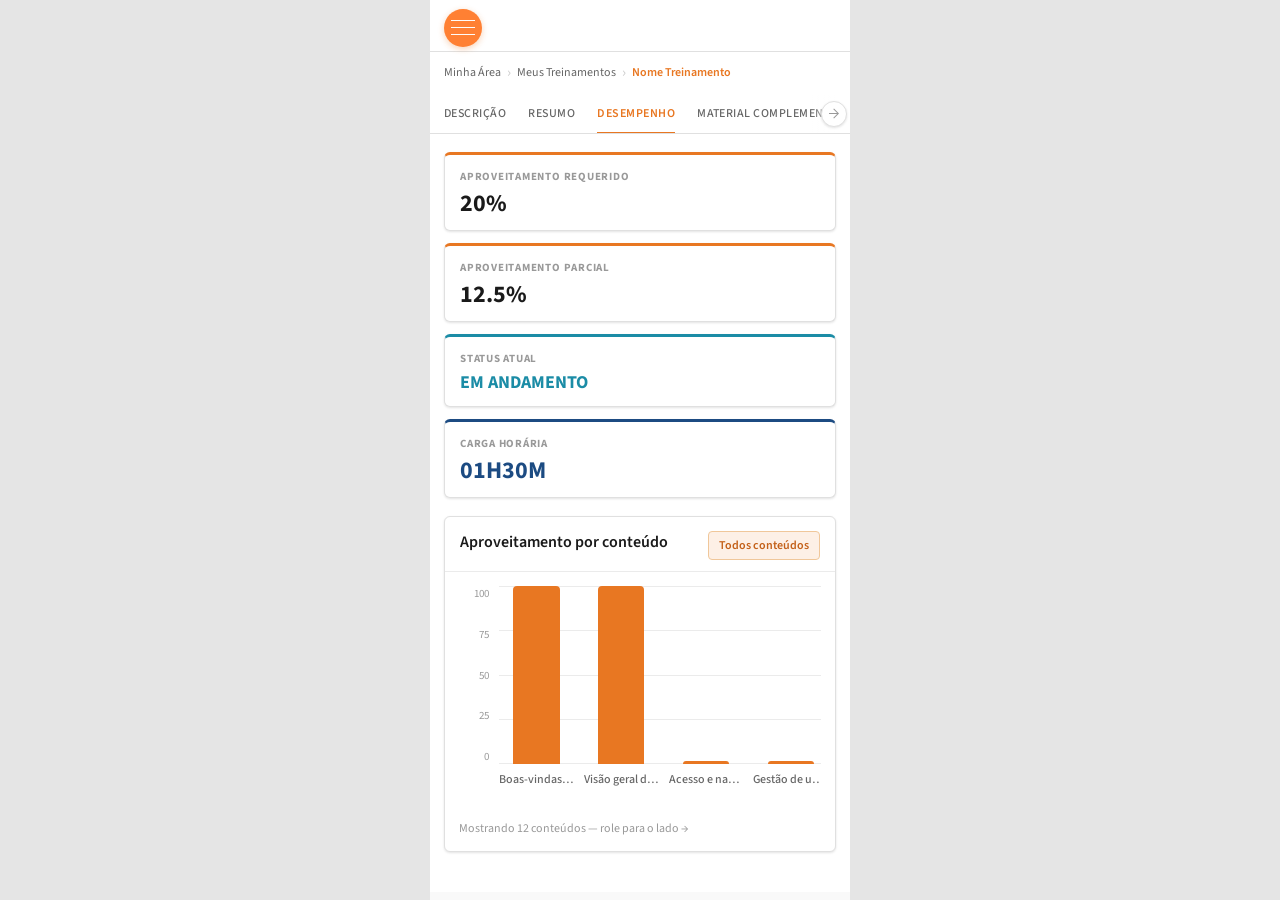
==== commit a6dd6881: "Adiciona setas clicaveis e arraste com mouse na navegacao das abas As abas agora tem botoes circular" ====
--- a/index.html
+++ b/index.html
@@ -178,10 +178,23 @@
   .inline-video-frame{display:none;width:100%;flex:1;min-height:0;background:#111;object-fit:contain;}
   body.inline-video-open .inline-pdf-frame{display:none;}
   body.inline-video-open .inline-video-frame{display:block;}
-  .tabs{display:flex;border-bottom:1px solid var(--n300);padding:0 32px;margin-top:0;position:sticky;top:0;background:#fff;z-index:10;}
+  .tabs-wrap{position:relative;}
+  .tabs{display:flex;border-bottom:1px solid var(--n300);padding:0 32px;margin-top:0;position:sticky;top:0;background:#fff;z-index:10;cursor:grab;user-select:none;}
+  .tabs.dragging{cursor:grabbing;}
   .tab{padding:11px 0;margin-right:28px;font-size:14px;font-weight:500;color:var(--muted);border-bottom:2px solid transparent;margin-bottom:-1px;cursor:pointer;letter-spacing:.04em;text-transform:uppercase;transition:color .12s;white-space:nowrap;}
   .tab:hover{color:var(--ink);}
   .tab.active{color:var(--orange);font-weight:600;border-bottom-color:var(--orange);}
+  .tabs-nav-btn{display:none;position:absolute;top:0;bottom:1px;width:38px;align-items:center;z-index:11;border:0;padding:0;margin:0;cursor:pointer;background:transparent;opacity:1;transition:opacity .15s;}
+  .tabs-nav-btn.prev{left:0;justify-content:flex-start;background:linear-gradient(to left, rgba(255,255,255,0), #fff 60%);}
+  .tabs-nav-btn.next{right:0;justify-content:flex-end;background:linear-gradient(to right, rgba(255,255,255,0), #fff 60%);}
+  .tabs-nav-btn .chip{display:flex;align-items:center;justify-content:center;width:26px;height:26px;border-radius:50%;background:#fff;border:1px solid var(--n300);box-shadow:var(--shadow-sm);color:var(--sub);transition:background .15s,border-color .15s,color .15s,transform .1s;}
+  .tabs-nav-btn.prev .chip{margin-left:3px;}
+  .tabs-nav-btn.next .chip{margin-right:3px;}
+  .tabs-nav-btn .chip .ui-icon{font-size:10px;}
+  .tabs-nav-btn:hover .chip{background:var(--orange-subtle);border-color:var(--orange);color:var(--orange-dark);}
+  .tabs-nav-btn:active .chip{transform:scale(.88);}
+  .tabs-wrap.tabs-at-start .tabs-nav-btn.prev{opacity:0;pointer-events:none;}
+  .tabs-wrap.tabs-at-end .tabs-nav-btn.next{opacity:0;pointer-events:none;}
 
   .panel{padding:24px 32px 56px;display:none;}
   .panel.show{display:block;animation:fade .2s ease;}
@@ -502,6 +515,7 @@
     .scroll{overflow:visible;}
     .tabs{top:56px;overflow-x:auto;scrollbar-width:none;}
     .tabs::-webkit-scrollbar{display:none;}
+    .tabs-nav-btn{display:flex;}
     .panel{padding:20px 24px 44px;}
     .chart-wrap{min-width:0;}
   }
@@ -743,15 +757,19 @@
           </button>
         </div>
       </div>
-      <div class="tabs">
-        <div class="tab" data-tab="descricao">Descrição</div>
-        <div class="tab" data-tab="resumo">Resumo</div>
-        <div class="tab active" data-tab="desempenho">Desempenho</div>
-        <div class="tab" data-tab="material">Material Complementar</div>
-        <div class="tab" data-tab="autor">Sobre o Autor</div>
-        <div class="tab" data-tab="tutores">Tutores</div>
-        <div class="tab" data-tab="foruns">Fóruns</div>
-        <div class="tab" data-tab="sugestoes">Sugestões</div>
+      <div class="tabs-wrap">
+        <div class="tabs">
+          <div class="tab" data-tab="descricao">Descrição</div>
+          <div class="tab" data-tab="resumo">Resumo</div>
+          <div class="tab active" data-tab="desempenho">Desempenho</div>
+          <div class="tab" data-tab="material">Material Complementar</div>
+          <div class="tab" data-tab="autor">Sobre o Autor</div>
+          <div class="tab" data-tab="tutores">Tutores</div>
+          <div class="tab" data-tab="foruns">Fóruns</div>
+          <div class="tab" data-tab="sugestoes">Sugestões</div>
+        </div>
+        <button type="button" class="tabs-nav-btn prev" aria-label="Aba anterior"><span class="chip"><i class="ui-icon icon-arrow-left" aria-hidden="true"></i></span></button>
+        <button type="button" class="tabs-nav-btn next" aria-label="Próxima aba"><span class="chip"><i class="ui-icon icon-arrow-right" aria-hidden="true"></i></span></button>
       </div>
 
       <!-- ===== DESCRIÇÃO ===== -->
@@ -1036,6 +1054,60 @@
     if(name==='desempenho') renderChart(currentKey);
   }
   tabs.forEach(t=>t.addEventListener('click',()=>activate(t.dataset.tab)));
+
+  // ── navegação das abas (setas < >) ──
+  const tabsEl = document.querySelector('.tabs');
+  const tabsWrap = document.querySelector('.tabs-wrap');
+  const tabsPrevBtn = document.querySelector('.tabs-nav-btn.prev');
+  const tabsNextBtn = document.querySelector('.tabs-nav-btn.next');
+  function syncTabsFade(){
+    if(!tabsEl || !tabsWrap) return;
+    const atStart = tabsEl.scrollLeft <= 2;
+    const atEnd = tabsEl.scrollLeft + tabsEl.clientWidth >= tabsEl.scrollWidth - 2;
+    tabsWrap.classList.toggle('tabs-at-start', atStart);
+    tabsWrap.classList.toggle('tabs-at-end', atEnd);
+  }
+  function scrollTabsBy(dir){
+    if(!tabsEl) return;
+    tabsEl.scrollBy({left: dir * tabsEl.clientWidth * 0.7, behavior:'smooth'});
+  }
+  if(tabsEl){
+    tabsEl.addEventListener('scroll', syncTabsFade);
+    window.addEventListener('resize', syncTabsFade);
+    syncTabsFade();
+  }
+  if(tabsPrevBtn) tabsPrevBtn.addEventListener('click', ()=>scrollTabsBy(-1));
+  if(tabsNextBtn) tabsNextBtn.addEventListener('click', ()=>scrollTabsBy(1));
+
+  // ── arrastar com o mouse para rolar as abas (toque já rola nativamente) ──
+  if(tabsEl){
+    let dragActive = false, dragMoved = false, dragStartX = 0, dragStartScroll = 0;
+    tabsEl.addEventListener('pointerdown', (e)=>{
+      if(e.pointerType !== 'mouse') return;
+      dragActive = true; dragMoved = false;
+      dragStartX = e.clientX;
+      dragStartScroll = tabsEl.scrollLeft;
+      tabsEl.setPointerCapture(e.pointerId);
+      tabsEl.classList.add('dragging');
+    });
+    tabsEl.addEventListener('pointermove', (e)=>{
+      if(!dragActive) return;
+      const dx = e.clientX - dragStartX;
+      if(Math.abs(dx) > 4) dragMoved = true;
+      tabsEl.scrollLeft = dragStartScroll - dx;
+    });
+    function endTabsDrag(){
+      if(!dragActive) return;
+      dragActive = false;
+      tabsEl.classList.remove('dragging');
+    }
+    tabsEl.addEventListener('pointerup', endTabsDrag);
+    tabsEl.addEventListener('pointercancel', endTabsDrag);
+    tabsEl.addEventListener('pointerleave', endTabsDrag);
+    tabsEl.addEventListener('click', (e)=>{
+      if(dragMoved){ e.stopPropagation(); dragMoved = false; }
+    }, true);
+  }
 
   // ── recolher/mostrar sidebar ──
   const sidebarClose = document.querySelector('.side-head .closebtn');
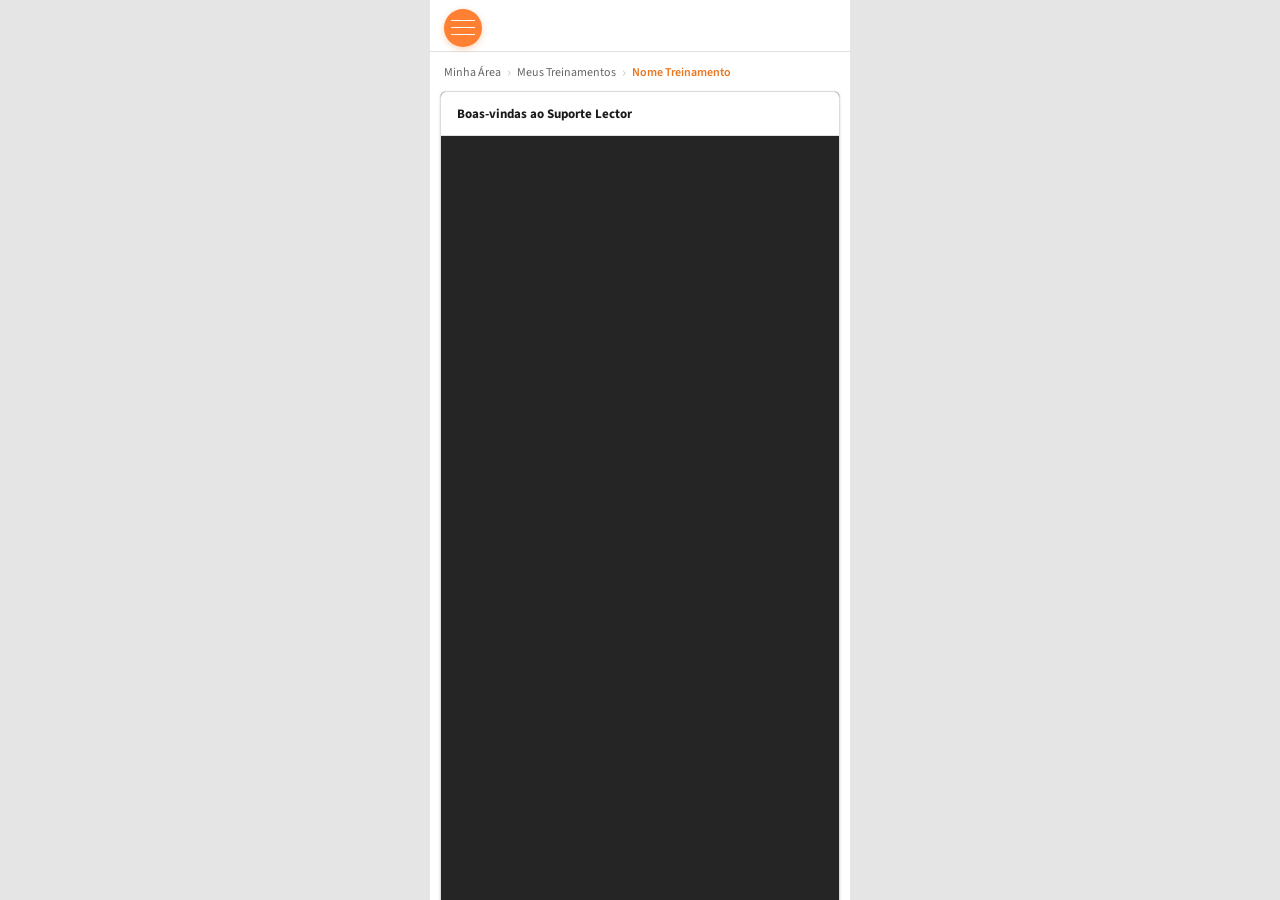
==== commit 3b02c890: "Faz o treinamento tambem abrir na aba Descricao por padrao Alinha o comportamento com a trilha: HTML" ====
--- a/index.html
+++ b/index.html
@@ -759,9 +759,9 @@
       </div>
       <div class="tabs-wrap">
         <div class="tabs">
-          <div class="tab" data-tab="descricao">Descrição</div>
+          <div class="tab active" data-tab="descricao">Descrição</div>
           <div class="tab" data-tab="resumo">Resumo</div>
-          <div class="tab active" data-tab="desempenho">Desempenho</div>
+          <div class="tab" data-tab="desempenho">Desempenho</div>
           <div class="tab" data-tab="material">Material Complementar</div>
           <div class="tab" data-tab="autor">Sobre o Autor</div>
           <div class="tab" data-tab="tutores">Tutores</div>
@@ -773,7 +773,7 @@
       </div>
 
       <!-- ===== DESCRIÇÃO ===== -->
-      <section class="panel" data-panel="descricao">
+      <section class="panel show" data-panel="descricao">
         <div class="desc">
           <p>Descrição preenchida via Cypress.</p>
           <p>Este conteúdo faz parte do <strong>Treinamento Skill Suporte Lector</strong>. Conclua o vídeo e os documentos de apoio para liberar a avaliação e avançar no treinamento.</p>
@@ -788,7 +788,7 @@
       </section>
 
       <!-- ===== DESEMPENHO ===== -->
-      <section class="panel show" data-panel="desempenho">
+      <section class="panel" data-panel="desempenho">
         <div class="kpis">
           <div class="kpi"><div class="klbl">Aproveitamento requerido</div><div class="kval">20%</div></div>
           <div class="kpi"><div class="klbl">Aproveitamento parcial</div><div class="kval">12.5%</div></div>
@@ -1605,8 +1605,8 @@
       }
     });
   });
-  let saved='desempenho';
-  try{ saved = localStorage.getItem('lector-trilhaA-tab') || 'desempenho'; }catch(e){}
+  let saved='descricao';
+  try{ saved = localStorage.getItem('lector-trilhaA-tab') || 'descricao'; }catch(e){}
   activate(saved);
   openContentByIndex(0);
 </script>
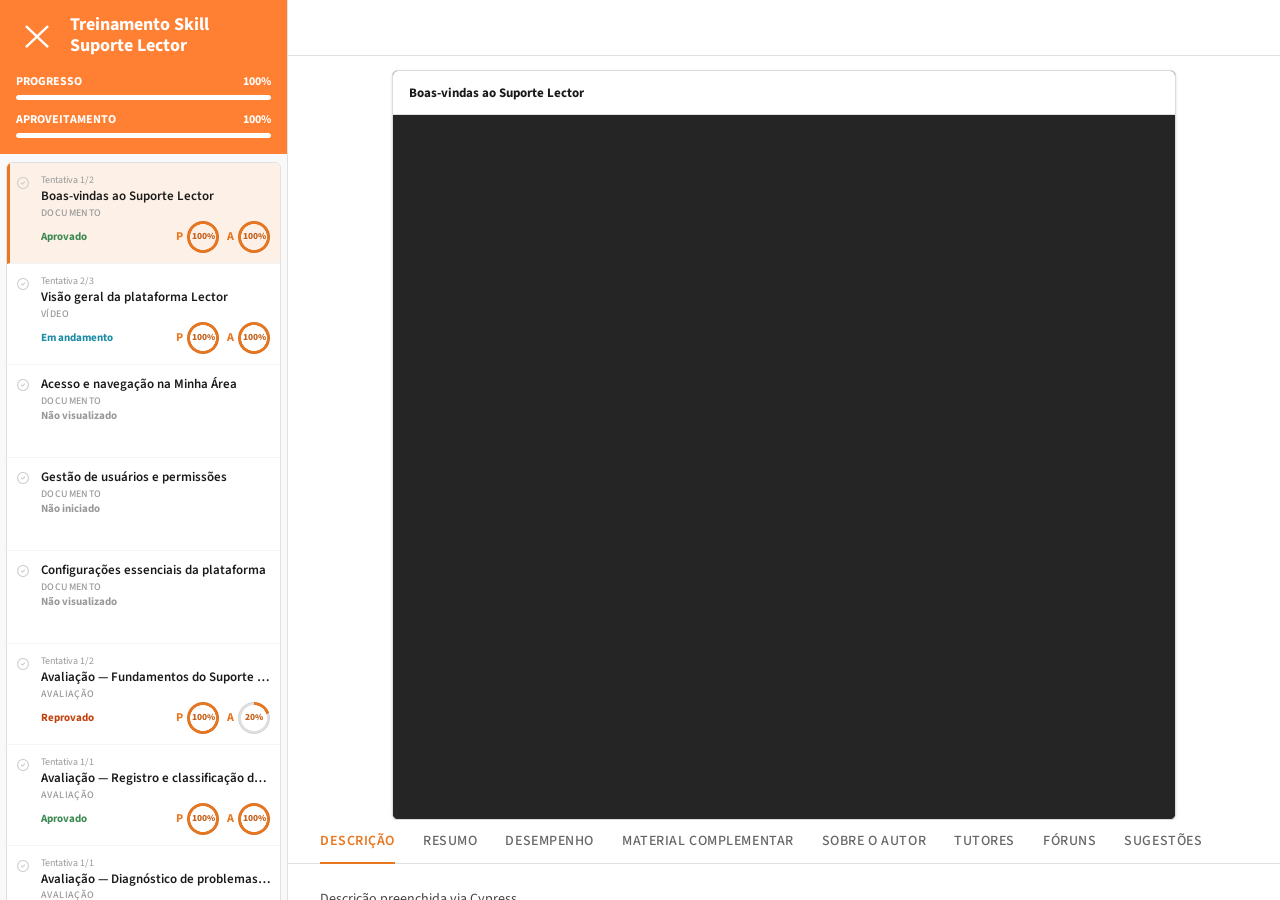
==== commit 1de7e102: "Organiza o repositorio e separa a aba salva da trilha e do treinamento Sobe as telas de avaliacao, t" ====
--- a/index.html
+++ b/index.html
@@ -1,14 +1,6 @@
 <!DOCTYPE html>
 <html lang="pt-BR">
 <head>
-<script>
-(function(){
-  var MOBILE_W = 420;
-  if (window.top === window.self && window.innerWidth > MOBILE_W && new URLSearchParams(location.search).get('mv') !== '1') {
-    document.write('<style id="mv-hide">html{visibility:hidden!important;}</style>');
-  }
-})();
-</script>
 <meta charset="UTF-8">
 <meta name="viewport" content="width=device-width, initial-scale=1.0">
 <title>Treinamento Skill Suporte Lector — Conteúdo 2</title>
@@ -141,6 +133,7 @@
   /* ───── Main column ───── */
   .main{flex:1;display:flex;flex-direction:column;min-width:0;}
   .topbar{height:56px;flex:none;display:flex;align-items:center;gap:14px;padding:0 24px;border-bottom:1px solid var(--n300);background:#fff;}
+  .topbar-training-title{font-size:14px;font-weight:600;color:var(--ink);white-space:nowrap;overflow:hidden;text-overflow:ellipsis;}
   .btn-accent{width:38px;height:38px;border-radius:50%;border:none;background:var(--orange);color:#fff;display:flex;align-items:center;justify-content:center;cursor:pointer;flex:none;transition:.12s;box-shadow:0 2px 6px rgba(232,119,34,.32);padding:0;}
   .btn-accent:hover{background:var(--orange-dark);}
   .btn-accent.center.middle{align-items:center;justify-content:center;}
@@ -163,13 +156,35 @@
   .trail-cover img{display:block;width:100%;height:100%;object-fit:cover;}
   .trail-copy{min-width:0;flex:1;}
   .trail-copy h2{font-size:22px;font-weight:700;margin:0;color:#111;line-height:1.2;}
-  .inline-media-reader{display:none;height:clamp(520px,calc(100vh - 150px),820px);min-height:0;background:#252525;border:1px solid #dcdcdc;border-radius:6px;box-shadow:0 1px 3px rgba(0,0,0,.14);overflow:hidden;flex-direction:column;}
   body.inline-pdf-open .trail-summary,body.inline-video-open .trail-summary{display:none;}
-  body.inline-pdf-open .inline-media-reader,body.inline-video-open .inline-media-reader{display:flex;}
+  body.inline-pdf-open .inline-media-reader,body.inline-video-open .inline-media-reader{display:flex;flex:1;min-width:0;}
   .inline-pdf-head{height:44px;flex:none;background:#fff;border-bottom:1px solid var(--n300);display:flex;align-items:center;padding:0 16px;}
   .inline-pdf-title{font-size:13px;font-weight:700;color:var(--ink);white-space:nowrap;overflow:hidden;text-overflow:ellipsis;}
+  .inline-reader-back{display:none;align-items:center;justify-content:center;width:32px;height:32px;margin:0 8px 0 -6px;border:0;border-radius:50%;background:transparent;color:var(--orange);font-size:16px;cursor:pointer;}
+  .inline-reader-back:hover{background:var(--orange-subtle);}
+  /* resource-viewer lateral nav (Lector Live style) */
+  .resource-viewer-wrap{display:none;align-items:stretch;}
+  body.inline-pdf-open .resource-viewer-wrap,body.inline-video-open .resource-viewer-wrap{display:flex;}
+  .inline-media-reader{display:none;height:clamp(520px,calc(100vh - 150px),820px);min-height:0;background:#252525;border:1px solid #dcdcdc;border-radius:6px;box-shadow:0 1px 3px rgba(0,0,0,.14);overflow:hidden;flex-direction:column;}
+  .left-arrow-resource-area,.right-arrow-resource-area{flex:none;width:80px;display:flex;align-items:center;justify-content:center;position:relative;overflow:visible;z-index:20;}
+  .resource-arrow-btn{cursor:pointer;position:absolute;overflow:hidden;width:375px;height:110px;max-width:60px;max-height:60px;display:flex;align-items:center;justify-content:center;border-radius:20px;border:2px solid #fff;background:#eb6200;color:#fff;transition:opacity .3s, max-width .12s ease-in-out, max-height .12s ease-in-out, border-radius .12s;opacity:0;}
+  .left-arrow-resource-area .resource-arrow-btn{left:10px;}
+  .right-arrow-resource-area .resource-arrow-btn{right:10px;}
+  .resource-arrow-btn[disabled]{background:#d2d2d2;color:#888;pointer-events:none;}
+  .resource-viewer-wrap:hover .resource-arrow-btn{opacity:1;}
+  .resource-arrow-btn:not([disabled]):hover{max-width:375px;max-height:110px;}
+  .resource-arrow-btn > .btn-icon{font-size:30px;}
+  .resource-arrow-btn:not([disabled]):hover > .btn-icon{display:none;}
+  .resource-preview-panel{display:none;width:375px;min-width:375px;height:110px;padding:20px;color:#fff;flex:0 0 auto;flex-direction:row-reverse;justify-content:space-between;align-items:center;}
+  .resource-arrow-btn:not([disabled]):hover .resource-preview-panel{display:flex;}
+  .left-arrow-resource-area .resource-preview-panel{flex-direction:row;}
+  .left-arrow-resource-area .resource-preview-text-info{align-items:flex-end;}
+  .resource-preview-icon{font-size:45px;flex:none;}
+  .resource-preview-text-info{display:flex;flex-direction:column;}
+  .resource-preview-label{font-size:14px;opacity:.5;text-align:start;}
+  .resource-preview-name{font-weight:600;font-size:16px;line-height:26px;text-align:start;display:-webkit-box;-webkit-line-clamp:2;-webkit-box-orient:vertical;overflow:hidden;text-overflow:ellipsis;word-break:break-all;}
+  /* Mobile bottom nav */
   .inline-content-nav{display:none;justify-content:space-between;align-items:center;margin-top:10px;}
-  body.inline-pdf-open .inline-content-nav,body.inline-video-open .inline-content-nav{display:flex;}
   .inline-content-nav-btn{display:inline-flex;align-items:center;justify-content:center;width:40px;height:40px;border-radius:50%;border:0;background:var(--orange);color:#fff;cursor:pointer;transition:.12s;}
   .inline-content-nav-btn:hover{background:var(--orange-dark);}
   .inline-content-nav-btn:disabled{opacity:.35;cursor:default;pointer-events:none;}
@@ -178,9 +193,14 @@
   .inline-video-frame{display:none;width:100%;flex:1;min-height:0;background:#111;object-fit:contain;}
   body.inline-video-open .inline-pdf-frame{display:none;}
   body.inline-video-open .inline-video-frame{display:block;}
+  .inline-avaliacao-frame{display:none;width:100%;flex:1;min-height:0;border:0;background:#fff;}
+  body.inline-avaliacao-open .inline-pdf-frame{display:none;}
+  body.inline-avaliacao-open .inline-avaliacao-frame{display:block;}
+  body.inline-avaliacao-open .resource-viewer-wrap{display:flex;}
+  body.inline-avaliacao-open .trail-summary{display:none;}
+  body.inline-avaliacao-open .inline-media-reader{display:flex;flex:1;min-height:0;}
   .tabs-wrap{position:relative;}
-  .tabs{display:flex;border-bottom:1px solid var(--n300);padding:0 32px;margin-top:0;position:sticky;top:0;background:#fff;z-index:10;cursor:grab;user-select:none;}
-  .tabs.dragging{cursor:grabbing;}
+  .tabs{display:flex;border-bottom:1px solid var(--n300);padding:0 32px;margin-top:0;position:sticky;top:0;background:#fff;z-index:10;}
   .tab{padding:11px 0;margin-right:28px;font-size:14px;font-weight:500;color:var(--muted);border-bottom:2px solid transparent;margin-bottom:-1px;cursor:pointer;letter-spacing:.04em;text-transform:uppercase;transition:color .12s;white-space:nowrap;}
   .tab:hover{color:var(--ink);}
   .tab.active{color:var(--orange);font-weight:600;border-bottom-color:var(--orange);}
@@ -512,6 +532,20 @@
     .pagehead{display:none;}
     body.inline-pdf-open .pagehead,body.inline-video-open .pagehead{display:block;padding:10px 10px 0;}
     .inline-media-reader{height:calc(100vh - 72px);min-height:480px;}
+
+    /* No mobile a avaliação abre em tela cheia — o quadro do leitor inline é
+       pequeno demais para responder questões. A barra de anterior/próximo do
+       treinamento fica flutuando por cima e continua navegando pelas questões. */
+    body.inline-avaliacao-open .pagehead{display:block;padding:0;}
+    body.inline-avaliacao-open .resource-viewer-wrap{position:fixed;inset:0;z-index:120;display:block;}
+    body.inline-avaliacao-open .inline-media-reader{height:100%;min-height:0;border:0;border-radius:0;box-shadow:none;background:#fff;}
+    body.inline-avaliacao-open .inline-pdf-head{flex:none;height:48px;}
+    body.inline-avaliacao-open .inline-reader-back{display:inline-flex;}
+    body.inline-avaliacao-open .topbar,
+    body.inline-avaliacao-open .tabs-wrap,
+    body.inline-avaliacao-open .panel,
+    body.inline-avaliacao-open .sidebar-toggle{display:none;}
+    body.inline-avaliacao-open .inline-content-nav{position:fixed;left:0;right:0;bottom:0;z-index:121;display:flex;margin:0;padding:10px 14px calc(10px + env(safe-area-inset-bottom));background:rgba(255,255,255,.94);backdrop-filter:blur(10px);border-top:1px solid var(--n300);}
     .scroll{overflow:visible;}
     .tabs{top:56px;overflow-x:auto;scrollbar-width:none;}
     .tabs::-webkit-scrollbar{display:none;}
@@ -521,6 +555,8 @@
   }
 
   @media (max-width:760px){
+    .left-arrow-resource-area,.right-arrow-resource-area{display:none;}
+    body.inline-pdf-open .inline-content-nav,body.inline-video-open .inline-content-nav,body.inline-avaliacao-open .inline-content-nav{display:flex;}
     .pagehead{padding:14px 14px 0;}
     .trail-summary{display:grid;grid-template-columns:112px minmax(0,1fr);align-items:center;gap:12px 14px;min-height:0;padding:14px;}
     .trail-cover{width:112px;height:66px;}
@@ -613,9 +649,9 @@
       </div>
     </div>
 
-    <button class="side-mobile-back" type="button" aria-label="Voltar">
+    <button class="side-mobile-back" type="button" id="sideMobileBack" aria-label="Voltar para a Trilha">
       <i class="ui-icon icon-arrow-left" aria-hidden="true"></i>
-      <span>Voltar</span>
+      <span>Voltar para a Trilha</span>
     </button>
 
     <div class="conteudos">
@@ -646,19 +682,19 @@
               <div class="cc-meta-row"><div class="cc-status progress">Em andamento</div></div>
             </div>
           </div>
-          <div class="conteudo">
+          <div class="conteudo" data-open-pdf="uploads/manual-minha-area.pdf" role="button" tabindex="0">
             <div class="ctico" style="background:var(--teal-light)"><i class="ui-icon icon-png ui-teal" aria-hidden="true"></i></div>
             <div class="cc-mid"><div class="cc-name" title="Acesso e navegação na Minha Área">Acesso e navegação na Minha Área</div><div class="cc-type">Documento</div><div class="cc-status muted">Não visualizado</div></div>
           </div>
-          <div class="conteudo">
+          <div class="conteudo" data-open-pdf="uploads/manual-minha-area.pdf" role="button" tabindex="0">
             <div class="ctico" style="background:var(--teal-light)"><i class="ui-icon icon-pdf ui-teal" aria-hidden="true"></i></div>
             <div class="cc-mid"><div class="cc-name" title="Gestão de usuários e permissões">Gestão de usuários e permissões</div><div class="cc-type">Documento</div><div class="cc-status muted">Não iniciado</div></div>
           </div>
-          <div class="conteudo">
+          <div class="conteudo" data-open-pdf="uploads/manual-minha-area.pdf" role="button" tabindex="0">
             <div class="ctico" style="background:var(--teal-light)"><i class="ui-icon icon-pdf ui-teal" aria-hidden="true"></i></div>
             <div class="cc-mid"><div class="cc-name" title="Configurações essenciais da plataforma">Configurações essenciais da plataforma</div><div class="cc-type">Documento</div><div class="cc-status muted">Não visualizado</div></div>
           </div>
-          <div class="conteudo">
+          <div class="conteudo" data-open-avaliacao="avaliacao.html" role="button" tabindex="0">
             <div class="ctico" style="background:var(--warn-light)"><i class="ui-icon icon-file-xls ui-warn" aria-hidden="true"></i></div>
             <div class="cc-mid">
               <div class="cc-try">Tentativa 1/2</div>
@@ -671,7 +707,7 @@
               <div class="cc-meta-row"><div class="cc-status failed">Reprovado</div></div>
             </div>
           </div>
-          <div class="conteudo">
+          <div class="conteudo" data-open-avaliacao="avaliacao.html" role="button" tabindex="0">
             <div class="ctico" style="background:var(--warn-light)"><i class="ui-icon icon-questions ui-warn" aria-hidden="true"></i></div>
             <div class="cc-mid">
               <div class="cc-try">Tentativa 1/1</div>
@@ -679,7 +715,7 @@
               <div class="cc-name" title="Avaliação — Registro e classificação de chamados">Avaliação — Registro e classificação de chamados</div><div class="cc-type">Avaliação</div><div class="cc-status approved">Aprovado</div>
             </div>
           </div>
-          <div class="conteudo">
+          <div class="conteudo" data-open-avaliacao="avaliacao.html" role="button" tabindex="0">
             <div class="ctico" style="background:var(--warn-light)"><i class="ui-icon icon-questions ui-warn" aria-hidden="true"></i></div>
             <div class="cc-mid">
               <div class="cc-try">Tentativa 1/1</div>
@@ -687,7 +723,7 @@
               <div class="cc-name" title="Avaliação — Diagnóstico de problemas frequentes">Avaliação — Diagnóstico de problemas frequentes</div><div class="cc-type">Avaliação</div><div class="cc-status approved">Aprovado</div>
             </div>
           </div>
-          <div class="conteudo">
+          <div class="conteudo" data-open-avaliacao="avaliacao.html" role="button" tabindex="0">
             <div class="ctico" style="background:var(--warn-light)"><i class="ui-icon icon-questions ui-warn" aria-hidden="true"></i></div>
             <div class="cc-mid">
               <div class="cc-try">Tentativa 1/1</div>
@@ -695,7 +731,7 @@
               <div class="cc-name" title="Avaliação — Comunicação com o cliente">Avaliação — Comunicação com o cliente</div><div class="cc-type">Avaliação</div><div class="cc-status approved">Aprovado</div>
             </div>
           </div>
-          <div class="conteudo">
+          <div class="conteudo" data-open-avaliacao="avaliacao.html" role="button" tabindex="0">
             <div class="ctico" style="background:var(--warn-light)"><i class="ui-icon icon-questions ui-warn" aria-hidden="true"></i></div>
             <div class="cc-mid">
               <div class="cc-try">Tentativa 1/1</div>
@@ -703,12 +739,12 @@
               <div class="cc-name" title="Avaliação — Escalonamento e resolução de chamados">Avaliação — Escalonamento e resolução de chamados</div><div class="cc-type">Avaliação</div><div class="cc-status approved">Aprovado</div>
             </div>
           </div>
-          <div class="conteudo">
-            <div class="ctico"></div>
+          <div class="conteudo" data-open-pdf="uploads/manual-minha-area.pdf" role="button" tabindex="0">
+            <div class="ctico" style="background:var(--teal-light)"><i class="ui-icon icon-pdf ui-teal" aria-hidden="true"></i></div>
             <div class="cc-mid"><div class="cc-name" title="Boas práticas no atendimento Lector">Boas práticas no atendimento Lector</div><div class="cc-type">Documento</div><div class="cc-status muted">Não iniciado</div></div>
           </div>
-          <div class="conteudo">
-            <div class="ctico"></div>
+          <div class="conteudo" data-open-pdf="uploads/manual-minha-area.pdf" role="button" tabindex="0">
+            <div class="ctico" style="background:var(--teal-light)"><i class="ui-icon icon-pdf ui-teal" aria-hidden="true"></i></div>
             <div class="cc-mid"><div class="cc-name" title="Base de conhecimento do Suporte Lector">Base de conhecimento do Suporte Lector</div><div class="cc-type">Documento</div><div class="cc-status muted">Não iniciado</div></div>
           </div>
       </div>
@@ -718,20 +754,14 @@
   <!-- ───────── MAIN ───────── -->
   <div class="main">
     <div class="topbar">
-      <button id="hideResource" ng-if="!showFinishtrail()" ng-click="hideResource()" class="btn-accent icon-undo center middle ng-scope" title="Voltar" aria-label="Voltar"></button>
-      <nav class="crumbs">
-        <a>Minha Área</a><span class="sep">›</span>
-        <a>Meus Treinamentos</a><span class="sep">›</span>
-        <span class="cur">Conteúdo 2</span>
-      </nav>
+      <button class="reader-back" type="button" id="topbarVoltarTrilha" style="display:none" aria-label="Voltar para a trilha">
+        <i class="ui-icon icon-arrow-left" aria-hidden="true"></i>
+        Voltar para a Trilha
+      </button>
+      <span class="topbar-training-title" id="topbarTrainingTitle"></span>
     </div>
 
     <div class="scroll">
-      <nav class="mobile-crumbs" aria-label="Caminho de navegação">
-        <a>Minha Área</a><span class="sep">›</span>
-        <a>Meus Treinamentos</a><span class="sep">›</span>
-        <span class="cur">Nome Treinamento</span>
-      </nav>
       <div class="pagehead">
         <section class="trail-summary" aria-label="Resumo do treinamento">
           <figure class="trail-cover">
@@ -741,18 +771,49 @@
             <h2>Treinamento Skill Suporte Lector</h2>
           </div>
         </section>
-        <section class="inline-media-reader" aria-label="Conteúdo do treinamento">
-          <div class="inline-pdf-head">
-            <strong class="inline-pdf-title" id="inlineMediaTitle">Boas-vindas ao Suporte Lector</strong>
-          </div>
-          <iframe class="inline-pdf-frame" id="inlinePdfFrame" title="Boas-vindas ao Suporte Lector"></iframe>
-          <video class="inline-video-frame" id="inlineVideoFrame" controls playsinline></video>
-        </section>
+        <div class="resource-viewer-wrap">
+          <div class="left-arrow-resource-area">
+            <button class="resource-arrow-btn" id="inlineNavPrev" type="button" aria-label="Conteúdo anterior" disabled>
+              <i class="btn-icon ui-icon icon-left-open" aria-hidden="true"></i>
+              <div class="resource-preview-panel">
+                <i class="resource-preview-icon ui-icon icon-left-open" aria-hidden="true"></i>
+                <div class="resource-preview-text-info">
+                  <div class="resource-preview-label">Conteúdo anterior</div>
+                  <div class="resource-preview-name" id="prevPreviewName">—</div>
+                </div>
+              </div>
+            </button>
+          </div>
+          <section class="inline-media-reader" aria-label="Conteúdo do treinamento">
+            <div class="inline-pdf-head">
+              <button class="inline-reader-back" type="button" id="inlineReaderBack" aria-label="Voltar para os conteúdos">
+                <i class="ui-icon icon-arrow-left" aria-hidden="true"></i>
+              </button>
+              <strong class="inline-pdf-title" id="inlineMediaTitle">Boas-vindas ao Suporte Lector</strong>
+            </div>
+            <iframe class="inline-pdf-frame" id="inlinePdfFrame" title="Boas-vindas ao Suporte Lector"></iframe>
+            <video class="inline-video-frame" id="inlineVideoFrame" controls playsinline></video>
+            <iframe class="inline-avaliacao-frame" id="inlineAvaliacaoFrame" title="Avaliação"></iframe>
+          </section>
+          <div class="right-arrow-resource-area">
+            <button class="resource-arrow-btn" id="inlineNavNext" type="button" aria-label="Próximo conteúdo">
+              <i class="btn-icon ui-icon icon-right-open" aria-hidden="true"></i>
+              <div class="resource-preview-panel">
+                <i class="resource-preview-icon ui-icon icon-right-open" aria-hidden="true"></i>
+                <div class="resource-preview-text-info">
+                  <div class="resource-preview-label">Próximo conteúdo</div>
+                  <div class="resource-preview-name" id="resourcePreviewName">—</div>
+                </div>
+              </div>
+            </button>
+          </div>
+        </div>
+        <!-- Mobile bottom nav -->
         <div class="inline-content-nav">
-          <button class="inline-content-nav-btn prev" type="button" id="inlineNavPrev" aria-label="Conteúdo anterior">
+          <button class="inline-content-nav-btn" type="button" id="mobileNavPrev" aria-label="Conteúdo anterior">
             <i class="ui-icon icon-arrow-left" aria-hidden="true"></i>
           </button>
-          <button class="inline-content-nav-btn next" type="button" id="inlineNavNext" aria-label="Próximo conteúdo">
+          <button class="inline-content-nav-btn" type="button" id="mobileNavNext" aria-label="Próximo conteúdo">
             <i class="ui-icon icon-arrow-right" aria-hidden="true"></i>
           </button>
         </div>
@@ -1050,8 +1111,8 @@
   function activate(name){
     tabs.forEach(t=>t.classList.toggle('active', t.dataset.tab===name));
     panels.forEach(p=>p.classList.toggle('show', p.dataset.panel===name));
-    try{ localStorage.setItem('lector-trilhaA-tab', name); }catch(e){}
-    if(name==='desempenho') renderChart(currentKey);
+    try{ localStorage.setItem('lector-treinamento-tab', name); }catch(e){}
+    if(name==='desempenho') renderChart();
   }
   tabs.forEach(t=>t.addEventListener('click',()=>activate(t.dataset.tab)));
 
@@ -1078,36 +1139,6 @@
   }
   if(tabsPrevBtn) tabsPrevBtn.addEventListener('click', ()=>scrollTabsBy(-1));
   if(tabsNextBtn) tabsNextBtn.addEventListener('click', ()=>scrollTabsBy(1));
-
-  // ── arrastar com o mouse para rolar as abas (toque já rola nativamente) ──
-  if(tabsEl){
-    let dragActive = false, dragMoved = false, dragStartX = 0, dragStartScroll = 0;
-    tabsEl.addEventListener('pointerdown', (e)=>{
-      if(e.pointerType !== 'mouse') return;
-      dragActive = true; dragMoved = false;
-      dragStartX = e.clientX;
-      dragStartScroll = tabsEl.scrollLeft;
-      tabsEl.setPointerCapture(e.pointerId);
-      tabsEl.classList.add('dragging');
-    });
-    tabsEl.addEventListener('pointermove', (e)=>{
-      if(!dragActive) return;
-      const dx = e.clientX - dragStartX;
-      if(Math.abs(dx) > 4) dragMoved = true;
-      tabsEl.scrollLeft = dragStartScroll - dx;
-    });
-    function endTabsDrag(){
-      if(!dragActive) return;
-      dragActive = false;
-      tabsEl.classList.remove('dragging');
-    }
-    tabsEl.addEventListener('pointerup', endTabsDrag);
-    tabsEl.addEventListener('pointercancel', endTabsDrag);
-    tabsEl.addEventListener('pointerleave', endTabsDrag);
-    tabsEl.addEventListener('click', (e)=>{
-      if(dragMoved){ e.stopPropagation(); dragMoved = false; }
-    }, true);
-  }
 
   // ── recolher/mostrar sidebar ──
   const sidebarClose = document.querySelector('.side-head .closebtn');
@@ -1166,12 +1197,25 @@
     }
     inlineVideoFrame.play().catch(()=>{});
   }
+  const inlineAvaliacaoFrame = document.getElementById('inlineAvaliacaoFrame');
+  function openInlineAvaliacao(src, title){
+    closeInlineMedia();
+    inlineMediaTitle.textContent = title || 'Avaliação';
+    inlineAvaliacaoFrame.src = src;
+    document.body.classList.add('inline-avaliacao-open');
+    document.querySelector('.scroll').scrollTop = 0;
+    if(window.matchMedia('(max-width:900px)').matches){
+      document.body.classList.add('sidebar-collapsed');
+    }
+  }
+  window.closeInlineMedia = closeInlineMedia;
   function closeInlineMedia(){
-    document.body.classList.remove('inline-pdf-open','inline-video-open');
+    document.body.classList.remove('inline-pdf-open','inline-video-open','inline-avaliacao-open');
     inlinePdfFrame.src = 'about:blank';
     inlineVideoFrame.pause();
     inlineVideoFrame.removeAttribute('src');
     inlineVideoFrame.load();
+    if(inlineAvaliacaoFrame) inlineAvaliacaoFrame.src = 'about:blank';
   }
   function openVideoReader(src){
     closeInlineMedia();
@@ -1197,13 +1241,59 @@
     }, 1400);
   }
   // ── navegação anterior/próximo conteúdo ──
-  const navItems = Array.from(document.querySelectorAll('.conteudo[data-open-pdf], .conteudo[data-open-video]'));
+  const navItems = Array.from(document.querySelectorAll('.conteudo[data-open-pdf], .conteudo[data-open-video], .conteudo[data-open-avaliacao]'));
   let currentContentIndex = -1;
   const inlineNavPrev = document.getElementById('inlineNavPrev');
   const inlineNavNext = document.getElementById('inlineNavNext');
+  const mobileNavPrev = document.getElementById('mobileNavPrev');
+  const mobileNavNext = document.getElementById('mobileNavNext');
+  const resourcePreviewName = document.getElementById('resourcePreviewName');
+  const prevPreviewName = document.getElementById('prevPreviewName');
+  // Com uma avaliação aberta, as mesmas setas de anterior/próximo passam a
+  // navegar pelas questões dela em vez de trocar de conteúdo.
+  function quizApi(){
+    if(!document.body.classList.contains('inline-avaliacao-open')) return null;
+    try{
+      const api = inlineAvaliacaoFrame.contentWindow.quizNav;
+      return (api && api.isActive()) ? api : null;
+    }catch(e){ return null; }
+  }
   function updateNavButtons(){
-    inlineNavPrev.disabled = currentContentIndex <= 0;
-    inlineNavNext.disabled = currentContentIndex < 0 || currentContentIndex >= navItems.length - 1;
+    const quiz = quizApi();
+    const contentAtStart = currentContentIndex <= 0;
+    const contentAtEnd = currentContentIndex < 0 || currentContentIndex >= navItems.length - 1;
+    // No quiz: "anterior" volta uma questão (ou sai para o conteúdo anterior na 1ª)
+    // e "próximo" só libera depois de responder.
+    const atStart = quiz ? (!quiz.canPrev() && contentAtStart) : contentAtStart;
+    const atEnd = quiz ? !quiz.canNext() : contentAtEnd;
+    inlineNavPrev.disabled = atStart;
+    inlineNavNext.disabled = atEnd;
+    if(mobileNavPrev) mobileNavPrev.disabled = atStart;
+    if(mobileNavNext) mobileNavNext.disabled = atEnd;
+    if(resourcePreviewName){
+      const nextItem = navItems[currentContentIndex + 1];
+      resourcePreviewName.textContent = quiz
+        ? quiz.nextLabel()
+        : (nextItem?.querySelector('.cc-name')?.textContent.trim() || '—');
+    }
+    if(prevPreviewName){
+      const prevItem = navItems[currentContentIndex - 1];
+      prevPreviewName.textContent = (quiz && quiz.canPrev())
+        ? quiz.prevLabel()
+        : (prevItem?.querySelector('.cc-name')?.textContent.trim() || '—');
+    }
+  }
+  // Chamado pela avaliação embutida sempre que o estado dela muda.
+  window.syncQuizNav = updateNavButtons;
+  function goPrevContent(){
+    const quiz = quizApi();
+    if(quiz && quiz.canPrev()){ quiz.prev(); return; }
+    openContentByIndex(currentContentIndex - 1);
+  }
+  function goNextContent(){
+    const quiz = quizApi();
+    if(quiz){ if(quiz.canNext()) quiz.next(); return; }
+    openContentByIndex(currentContentIndex + 1);
   }
   function openContentByIndex(i){
     const item = navItems[i];
@@ -1212,12 +1302,17 @@
     const title = item.querySelector('.cc-name')?.textContent.trim();
     if(item.dataset.openPdf) openInlinePdf(item.dataset.openPdf, title);
     else if(item.dataset.openVideo) openInlineVideo(item.dataset.openVideo, title);
+    else if(item.dataset.openAvaliacao) openInlineAvaliacao(item.dataset.openAvaliacao, title);
     updateNavButtons();
   }
-  inlineNavPrev.addEventListener('click',()=>openContentByIndex(currentContentIndex-1));
-  inlineNavNext.addEventListener('click',()=>openContentByIndex(currentContentIndex+1));
-
-  document.querySelectorAll('[data-open-pdf], [data-open-video]').forEach(item=>{
+  const inlineReaderBack = document.getElementById('inlineReaderBack');
+  if(inlineReaderBack) inlineReaderBack.addEventListener('click', closeInlineMedia);
+  inlineNavPrev.addEventListener('click', goPrevContent);
+  inlineNavNext.addEventListener('click', goNextContent);
+  if(mobileNavPrev) mobileNavPrev.addEventListener('click', goPrevContent);
+  if(mobileNavNext) mobileNavNext.addEventListener('click', goNextContent);
+
+  document.querySelectorAll('[data-open-pdf], [data-open-video], [data-open-avaliacao]').forEach(item=>{
     item.addEventListener('click',()=>openContentByIndex(navItems.indexOf(item)));
     item.addEventListener('keydown',e=>{
       if(e.key === 'Enter' || e.key === ' '){
@@ -1228,6 +1323,30 @@
   });
   readerBack.addEventListener('click', closePdfReader);
   certificateClose.addEventListener('click', closeCertificateModal);
+  // Treinamento aberto pela trilha: o pai (trilha.html) expõe closeTraining.
+  // Detectamos pelo pai em vez da query string porque servidores com "clean URLs"
+  // redirecionam /index.html?x → /index e descartam a query.
+  const abertoPelaTrilha = (()=>{
+    try{ return window !== window.top && typeof window.parent.closeTraining === 'function'; }
+    catch(e){ return false; }
+  })();
+  const topbarTrainingTitle = document.getElementById('topbarTrainingTitle');
+  const topbarVoltarTrilha = document.getElementById('topbarVoltarTrilha');
+  if(abertoPelaTrilha){
+    const titulo = window.parent.trainingTitleForFrame
+      || new URLSearchParams(location.search).get('trainingtitle');
+    if(topbarTrainingTitle && titulo) topbarTrainingTitle.textContent = titulo;
+    if(topbarVoltarTrilha){
+      topbarVoltarTrilha.style.display = '';
+      topbarVoltarTrilha.addEventListener('click', ()=>window.parent.closeTraining());
+    }
+  }
+  const sideMobileBack = document.getElementById('sideMobileBack');
+  if(sideMobileBack) sideMobileBack.addEventListener('click', ()=>{
+    if(window !== window.top && typeof window.parent.closeTraining === 'function'){
+      window.parent.closeTraining();
+    }
+  });
 
   // ── chart data ──
   const CONTENT_VALUES = [100,100,0,0,0,20,100,100,100,100,0,0];
@@ -1605,31 +1724,13 @@
       }
     });
   });
+  // A aba salva so vale se ainda existir nesta tela — caso contrario nenhuma aba
+  // ficaria ativa e o painel de conteudo abriria vazio.
   let saved='descricao';
-  try{ saved = localStorage.getItem('lector-trilhaA-tab') || 'descricao'; }catch(e){}
+  try{ saved = localStorage.getItem('lector-treinamento-tab') || 'descricao'; }catch(e){}
+  if(![...tabs].some(t=>t.dataset.tab===saved)) saved='descricao';
   activate(saved);
   openContentByIndex(0);
 </script>
-<script>
-(function(){
-  var MOBILE_W = 420;
-  if (window.top !== window.self) return;
-  if (new URLSearchParams(location.search).get('mv') === '1') return;
-  if (window.innerWidth <= MOBILE_W) return;
-  var url = new URL(location.href);
-  url.searchParams.set('mv','1');
-  document.body.removeAttribute('class');
-  document.body.innerHTML = '';
-  document.body.style.cssText = 'margin:0;min-height:100vh;display:flex;justify-content:center;background:#e5e5e5;';
-  var frame = document.createElement('iframe');
-  frame.src = url.toString();
-  frame.title = document.title;
-  frame.style.cssText = 'border:0;width:'+MOBILE_W+'px;max-width:100vw;height:100vh;background:#fff;';
-  document.body.appendChild(frame);
-  var hideStyle = document.getElementById('mv-hide');
-  if (hideStyle) hideStyle.remove();
-  document.documentElement.style.visibility = '';
-})();
-</script>
 </body>
 </html>
